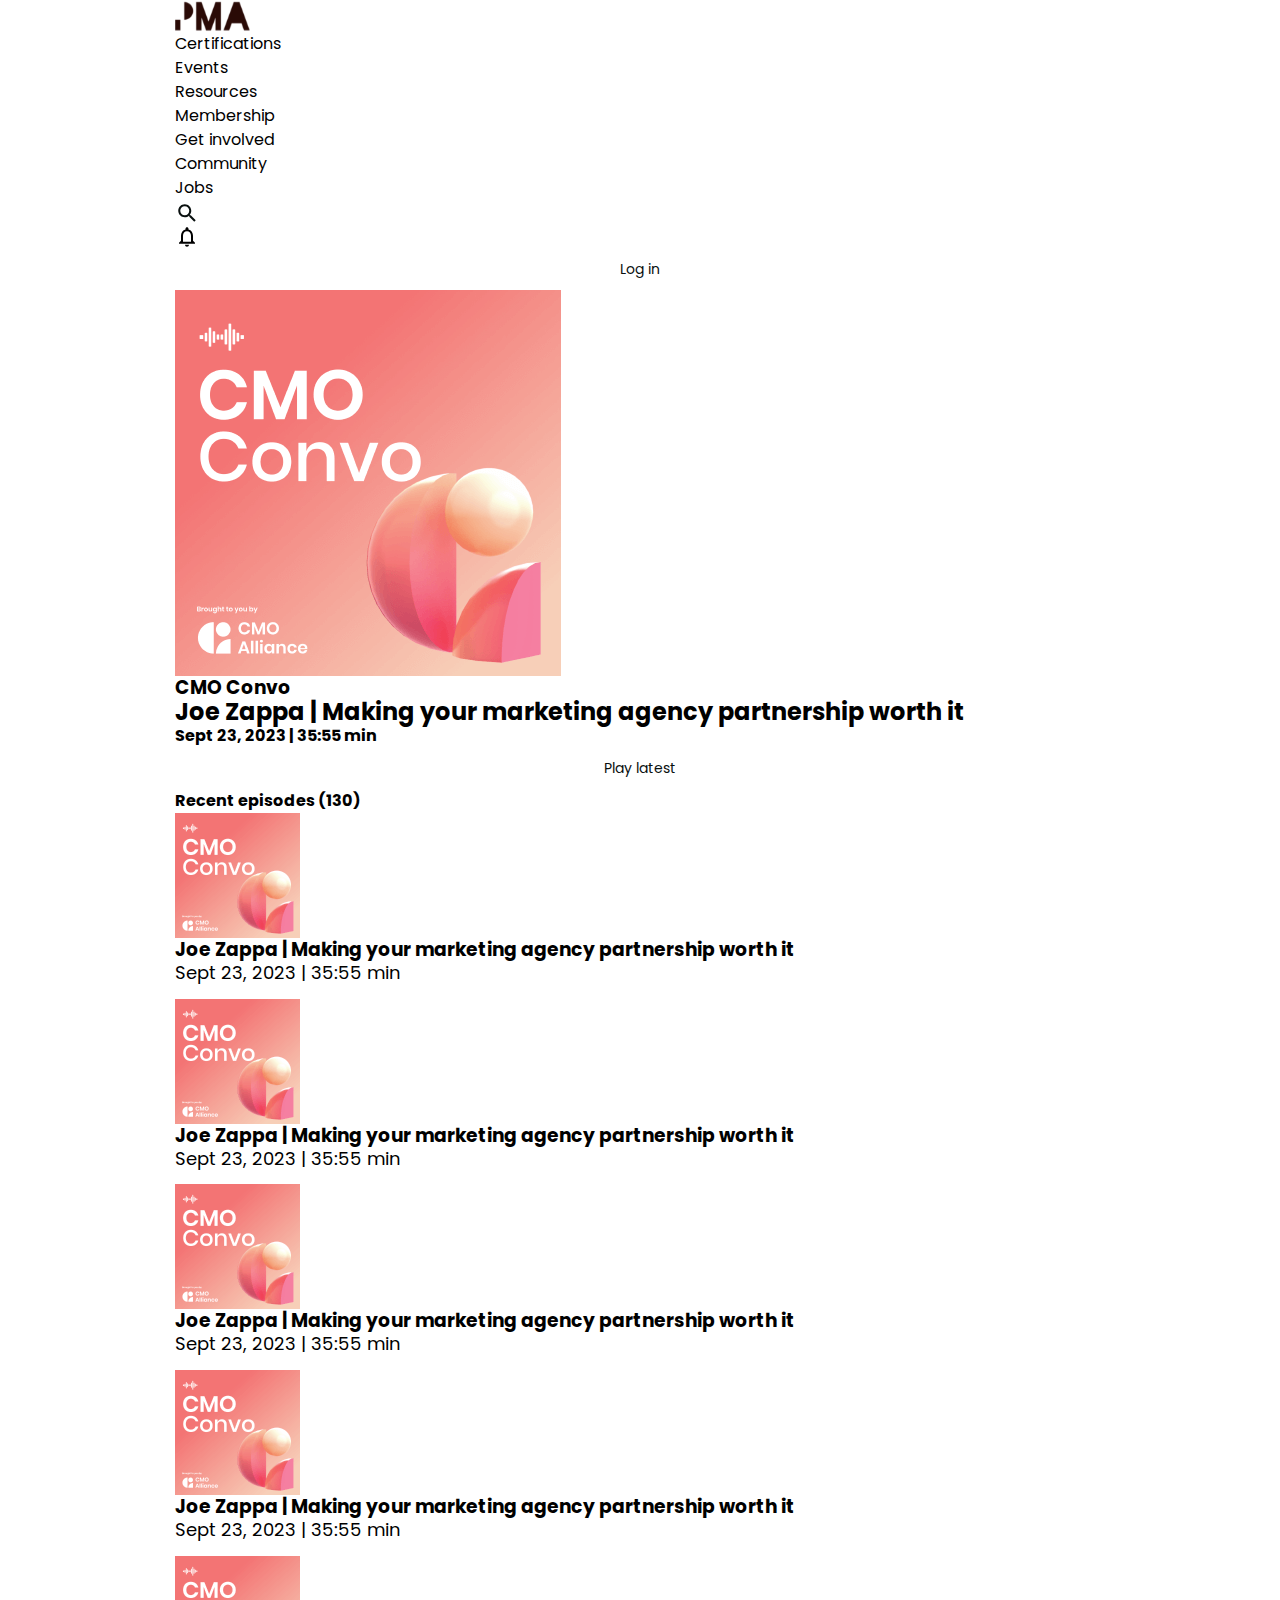
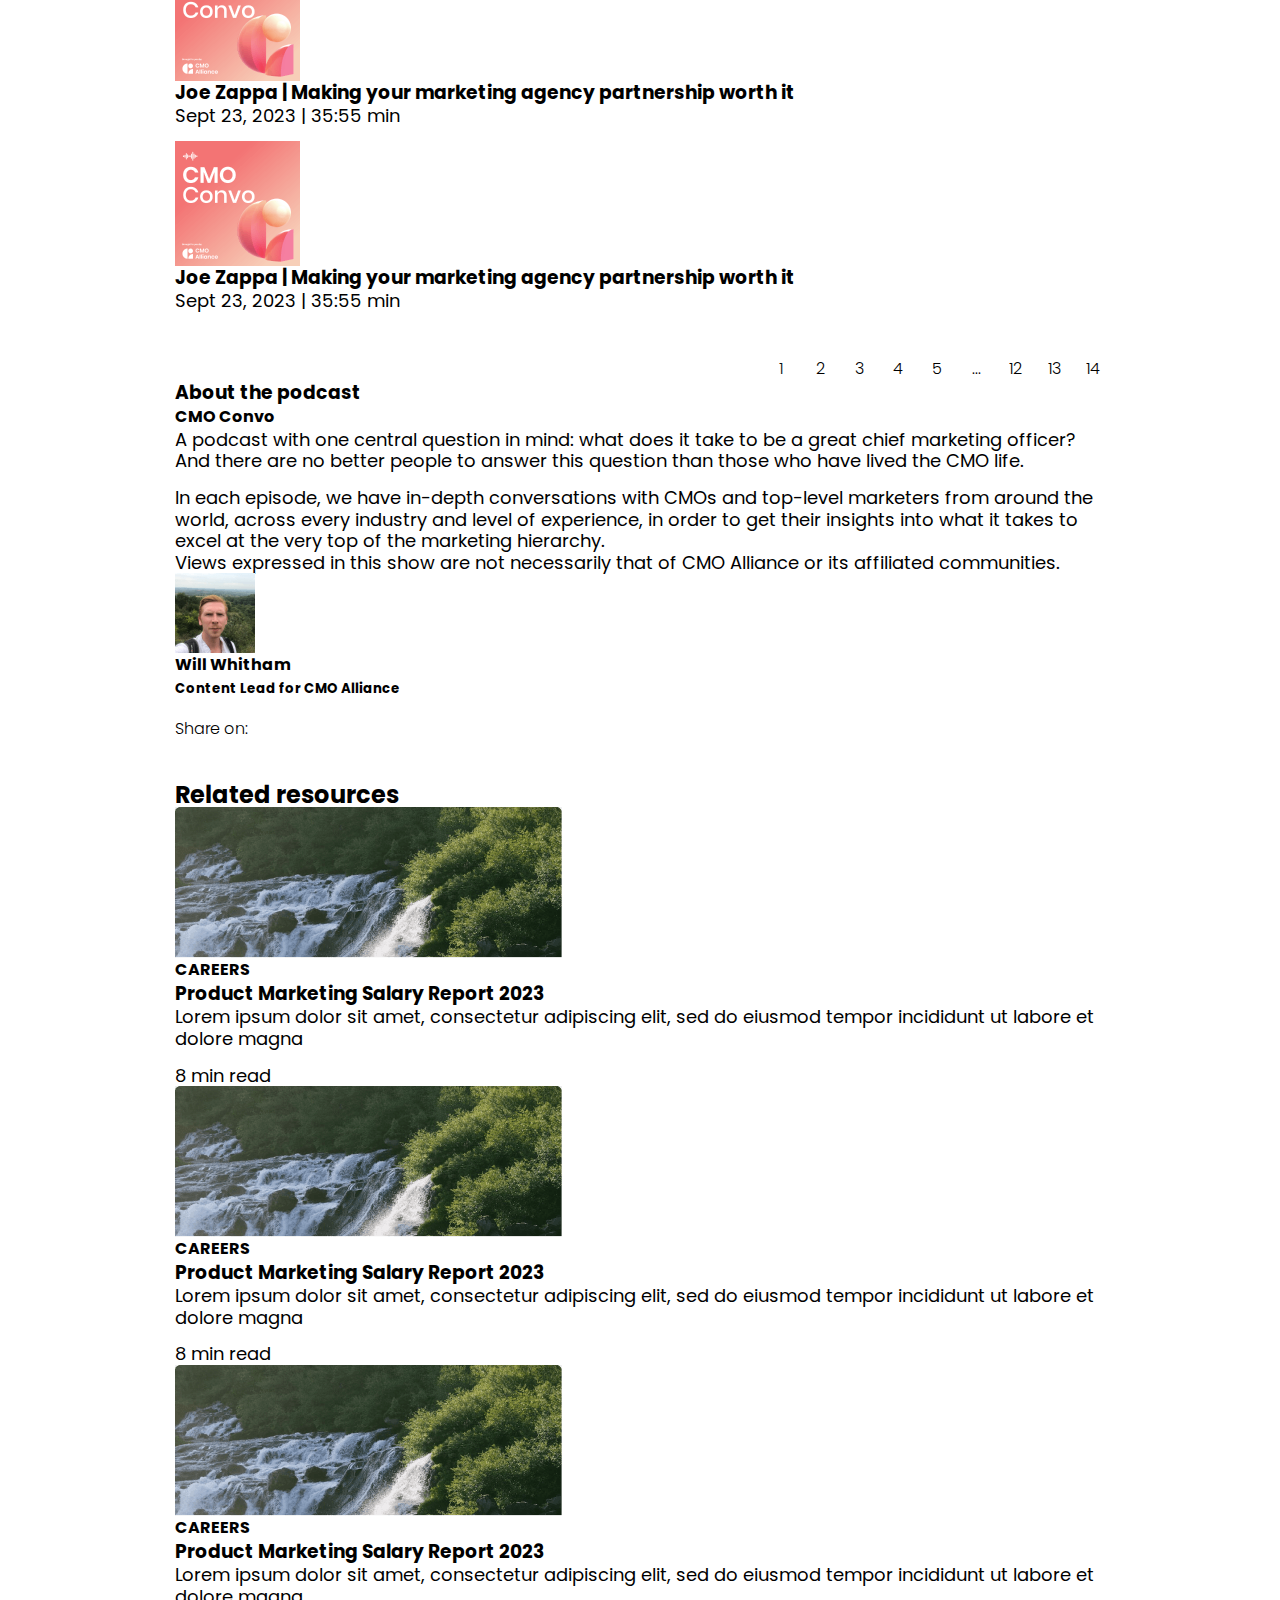
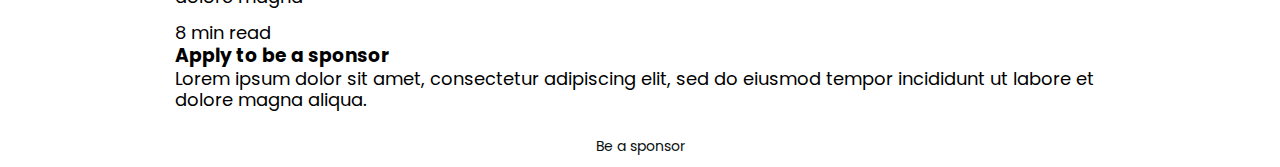
==== collection.html @ f8581c0b "c" ====
<!DOCTYPE html>
<html lang="en">
  <head>
    <meta charset="utf-8" />
    <title>The Alliance</title>
    <meta
      name="viewport"
      content="width=device-width, initial-scale=1, shrink-to-fit=no"
    />
    <meta name="description" content="Site description will be here" />
    <link
      href="https://kit-pro.fontawesome.com/releases/v5.15.2/css/pro.min.css"
      rel="stylesheet"
    />
    <link rel="stylesheet" href="css/default-edit.css" />
    <link rel="stylesheet" type="text/css" href="style.css" />
    <link rel="stylesheet" type="text/css" href="css/responsive.css" />
    <!--End ALL STYLESHEET -->
  </head>

  <body>
    <!-- main-wrap -->
    <div class="main-wrap">
      <!-- offcanvas-start -->
      <div class="offcanvas-menu">
        <div class="offmenu" id="menuParent">
          <a href="#" class="offcanvas-close"><i class="fal fa-times"></i></a>

          <ul class="mobile-menu">
            <li><a class="off-close" href="#">Brands</a></li>
            <li><a class="off-close" href="#">About</a></li>
            <li><a class="off-close" href="#">Membership</a></li>
            <li><a class="off-close" href="#">Courses</a></li>
            <li><a class="off-close" href="#">News</a></li>
            <li><a class="off-close" href="#">Podcasts</a></li>
            <li><a class="off-close" href="#">Partner</a></li>
          </ul>
        </div>
      </div>
      <div class="offcanvas-overlay"></div>
      <!-- offcanvas-start-end -->

      <!-- header-section -->
      <header class="b-header">
        <div class="b-header-in">
          <div class="container">
            <div class="b-header__inner">
              <a href="index.html" class="b-header-logo">
                <img src="images/collection/pma-logo.svg" alt="" />
              </a>
              <div class="b-header-right">
                <div class="b-main-menu">
                  <ul>
                    <li><a href="#">Certifications</a></li>
                    <li><a href="#">Events</a></li>
                    <li><a class="active" href="#">Resources</a></li>
                    <li><a href="#">Membership</a></li>
                    <li><a href="#">Get involved</a></li>
                    <li><a href="#">Community</a></li>
                    <li><a href="#">Jobs</a></li>
                  </ul>
                </div>
                <ul class="b-hi-menu">
                  <li>
                    <a href="#"
                      ><img src="images/collection/search.svg" alt=""
                    /></a>
                  </li>
                  <li>
                    <a href="#"
                      ><img src="images/collection/notifications.svg" alt=""
                    /></a>
                  </li>
                </ul>
                <div class="b-hr-btn default-button">Log in</div>
              </div>
              <a href="#" class="offmenu-open">
                <img src="images/home/hamburger.png" alt="" />
              </a>
            </div>
          </div>
        </div>
      </header>
      <!--End header-section -->

      <!-- main -->
      <main>
        <!-- podcast-b-section -->
        <section class="podcast-b-section">
          <div class="container">
            <div class="podcast-b-section__inner">
              <div class="podcast-b__tb">
                <a href="index.html" class="back">
                  <i class="far fa-arrow-left"></i>
                </a>
              </div>
              <div class="podcast-b__m-row">
                <div class="podcast-b__m-image">
                  <img
                    src="images/collection/podcast-m.png"
                    alt=""
                    class="img"
                  />
                </div>
                <div class="podcast-b__m-content">
                  <h3>CMO Convo</h3>
                  <h2>
                    Joe Zappa | Making your marketing agency partnership worth
                    it
                  </h2>
                  <h4>Sept 23, 2023 | 35:55 min</h4>
                  <a href="#" class="default-button default-button--pink">
                    <span class="txt">Play latest</span>
                    <div class="icon">
                      <i class="fab far fa-play-circle"></i>
                    </div>
                  </a>
                </div>
              </div>
            </div>
          </div>
        </section>
        <!-- podcast-b-section-end -->

        <!-- ria-section -->
        <section class="ria-section">
          <div class="container">
            <div class="ria-section__inner">
              <!-- ria-m-row -->
              <div class="ria-m-row">
                <div class="ria-m__m-side">
                  <!-- recent-options -->
                  <div class="recent-options-wrapper">
                    <div class="title">
                      <h4>Recent episodes (130)</h4>
                    </div>
                    <div class="recent-options">
                      <!-- recent-option -->
                      <div class="recent-option">
                        <div class="recent-option__img">
                          <img
                            src="images/collection/podcast-m-sm.png"
                            alt=""
                            class="img"
                          />
                        </div>
                        <div class="recent-option__content">
                          <h3>
                            Joe Zappa | Making your marketing agency partnership
                            worth it
                          </h3>
                          <div class="hb">
                            <p>Sept 23, 2023 | 35:55 min</p>
                            <a href="#" class="play"
                              ><i class="fab fa-play-circle"></i
                            ></a>
                          </div>
                        </div>
                      </div>
                      <!-- recent-option-end -->
                      <!-- recent-option -->
                      <div class="recent-option">
                        <div class="recent-option__img">
                          <img
                            src="images/collection/podcast-m-sm.png"
                            alt=""
                            class="img"
                          />
                        </div>
                        <div class="recent-option__content">
                          <h3>
                            Joe Zappa | Making your marketing agency partnership
                            worth it
                          </h3>
                          <div class="hb">
                            <p>Sept 23, 2023 | 35:55 min</p>
                            <a href="#" class="play"
                              ><i class="fab fa-play-circle"></i
                            ></a>
                          </div>
                        </div>
                      </div>
                      <!-- recent-option-end -->
                      <!-- recent-option -->
                      <div class="recent-option">
                        <div class="recent-option__img">
                          <img
                            src="images/collection/podcast-m-sm.png"
                            alt=""
                            class="img"
                          />
                        </div>
                        <div class="recent-option__content">
                          <h3>
                            Joe Zappa | Making your marketing agency partnership
                            worth it
                          </h3>
                          <div class="hb">
                            <p>Sept 23, 2023 | 35:55 min</p>
                            <a href="#" class="play"
                              ><i class="fab fa-play-circle"></i
                            ></a>
                          </div>
                        </div>
                      </div>
                      <!-- recent-option-end -->
                      <!-- recent-option -->
                      <div class="recent-option">
                        <div class="recent-option__img">
                          <img
                            src="images/collection/podcast-m-sm.png"
                            alt=""
                            class="img"
                          />
                        </div>
                        <div class="recent-option__content">
                          <h3>
                            Joe Zappa | Making your marketing agency partnership
                            worth it
                          </h3>
                          <div class="hb">
                            <p>Sept 23, 2023 | 35:55 min</p>
                            <a href="#" class="play"
                              ><i class="fab fa-play-circle"></i
                            ></a>
                          </div>
                        </div>
                      </div>
                      <!-- recent-option-end -->
                      <!-- recent-option -->
                      <div class="recent-option">
                        <div class="recent-option__img">
                          <img
                            src="images/collection/podcast-m-sm.png"
                            alt=""
                            class="img"
                          />
                        </div>
                        <div class="recent-option__content">
                          <h3>
                            Joe Zappa | Making your marketing agency partnership
                            worth it
                          </h3>
                          <div class="hb">
                            <p>Sept 23, 2023 | 35:55 min</p>
                            <a href="#" class="play"
                              ><i class="fab fa-play-circle"></i
                            ></a>
                          </div>
                        </div>
                      </div>
                      <!-- recent-option-end -->
                      <!-- recent-option -->
                      <div class="recent-option">
                        <div class="recent-option__img">
                          <img
                            src="images/collection/podcast-m-sm.png"
                            alt=""
                            class="img"
                          />
                        </div>
                        <div class="recent-option__content">
                          <h3>
                            Joe Zappa | Making your marketing agency partnership
                            worth it
                          </h3>
                          <div class="hb">
                            <p>Sept 23, 2023 | 35:55 min</p>
                            <a href="#" class="play"
                              ><i class="fab fa-play-circle"></i
                            ></a>
                          </div>
                        </div>
                      </div>
                      <!-- recent-option-end -->
                    </div>
                  </div>
                  <!-- recent-options-end -->

                  <!-- pagination -->
                  <div class="pagination">
                    <ul>
                      <li><a class="active" href="#">1</a></li>
                      <li><a href="#">2</a></li>
                      <li><a href="#">3</a></li>
                      <li><a href="#">4</a></li>
                      <li><a href="#">5</a></li>
                      <li><a href="#">...</a></li>
                      <li><a href="#">12</a></li>
                      <li><a href="#">13</a></li>
                      <li><a href="#">14</a></li>
                    </ul>
                  </div>
                  <!-- pagination-end -->
                </div>
                <div class="ria-m__s-side">
                  <div class="ria-m__about">
                    <div class="t-text">
                      <h3>About the podcast</h3>
                      <h4>CMO Convo</h4>
                      <p>
                        A podcast with one central question in mind: what does
                        it take to be a great chief marketing officer? And there
                        are no better people to answer this question than those
                        who have lived the CMO life.
                      </p>
                      <p>
                        In each episode, we have in-depth conversations with
                        CMOs and top-level marketers from around the world,
                        across every industry and level of experience, in order
                        to get their insights into what it takes to excel at the
                        very top of the marketing hierarchy. <br />
                        Views expressed in this show are not necessarily that of
                        CMO Alliance or its affiliated communities.
                      </p>
                    </div>
                    <div class="ria-m__about__auth">
                      <div class="image">
                        <img
                          src="images/collection/will-whitham.png"
                          alt=""
                          class="img"
                        />
                      </div>
                      <div class="text">
                        <h4>Will Whitham</h4>
                        <h5>Content Lead for CMO Alliance</h5>
                      </div>
                    </div>
                    <div class="h-share">
                      <h4>Share on:</h4>
                      <ul class="h-share-ul">
                        <li>
                          <a href=""><i class="fab fa-linkedin-in"></i></a>
                        </li>
                        <li>
                          <a href=""><i class="fab fa-twitter"></i></a>
                        </li>
                        <li>
                          <a href=""><i class="fab fa-facebook-f"></i></a>
                        </li>
                        <li>
                          <a href=""><i class="fab fa-instagram"></i></a>
                        </li>
                      </ul>
                    </div>
                  </div>
                </div>
              </div>
              <!-- ria-m-row-end -->
            </div>
          </div>
        </section>
        <!-- ria-section-end -->

        <!-- resources-section -->
        <section class="resources-section">
          <div class="container">
            <div class="resources-section__inner">
              <div class="resources__title">
                <h2>Related resources</h2>
              </div>

              <div class="resources__card__row">
                <!-- resource-card -->
                <div class="resource-card">
                  <div class="image">
                    <img
                      src="images/collection/resource-image-1.png"
                      alt=""
                      class="img"
                    />
                  </div>
                  <div class="content">
                    <h4>CAREERS</h4>
                    <h3>Product Marketing Salary Report 2023</h3>
                    <p>
                      Lorem ipsum dolor sit amet, consectetur adipiscing elit,
                      sed do eiusmod tempor incididunt ut labore et dolore magna
                    </p>
                    <div class="hb">
                      <div class="s-img"></div>
                      <p>8 min read</p>
                    </div>
                  </div>
                </div>
                <!-- resource-card-end -->
                <!-- resource-card -->
                <div class="resource-card">
                  <div class="image">
                    <img
                      src="images/collection/resource-image-1.png"
                      alt=""
                      class="img"
                    />
                  </div>
                  <div class="content">
                    <h4>CAREERS</h4>
                    <h3>Product Marketing Salary Report 2023</h3>
                    <p>
                      Lorem ipsum dolor sit amet, consectetur adipiscing elit,
                      sed do eiusmod tempor incididunt ut labore et dolore magna
                    </p>
                    <div class="hb">
                      <div class="s-img"></div>
                      <p>8 min read</p>
                    </div>
                  </div>
                </div>
                <!-- resource-card-end -->
                <!-- resource-card -->
                <div class="resource-card">
                  <div class="image">
                    <img
                      src="images/collection/resource-image-1.png"
                      alt=""
                      class="img"
                    />
                  </div>
                  <div class="content">
                    <h4>CAREERS</h4>
                    <h3>Product Marketing Salary Report 2023</h3>
                    <p>
                      Lorem ipsum dolor sit amet, consectetur adipiscing elit,
                      sed do eiusmod tempor incididunt ut labore et dolore magna
                    </p>
                    <div class="hb">
                      <div class="s-img"></div>
                      <p>8 min read</p>
                    </div>
                  </div>
                </div>
                <!-- resource-card-end -->
              </div>
            </div>
          </div>
        </section>
        <!-- resources-section-end -->

        <!-- apply-section -->
        <section class="apply-section">
          <div class="container">
            <div class="apply-section__inner">
              <div class="apply__content">
                <h3>Apply to be a sponsor</h3>
                <p>
                  Lorem ipsum dolor sit amet, consectetur adipiscing elit, sed
                  do eiusmod tempor incididunt ut labore et dolore magna aliqua.
                </p>
                <a href="#" class="default-button button">Be a sponsor</a>
              </div>
            </div>
          </div>
        </section>
        <!-- apply-section-end -->
      </main>
      <!-- main end -->

      <!-- footer-section -->
      <footer class="b-footer">
        <div class="container">
          <div class="b-footer__inner">
            <div class="b-footer-top__area">
              <div class="b-footer__top__top"></div>
              <div class="b-footer__top__bottom"></div>
            </div>

            <div class="b-footer-bottom__area">
              <div class="b-footer__bottom__top"></div>
              <div class="b-footer__bottom__bottom"></div>
            </div>
          </div>
        </div>
      </footer>
      <!--End footer-section -->
    </div>
    <!-- main-wrap -->

    <!-- js -->
    <script src="js/main.js"></script>
    <!-- End All Js -->
  </body>
</html>
---- css/default-edit.css ----
/* ---buttons--- */
.default-button {
    padding: 5px 17px;
    min-height: 41px;
    border-radius: 5px;
    display: flex;
    align-items: center;
    justify-content: center;
    text-align: center;
    background: #fff;
    color: #09100F;
    font-size: 14px;
    font-style: normal;
    font-weight: 400;
    line-height: 17px; /* 121.429% */
    transition: 0.3s;
    border: 1px solid transparent;
}
.default-button:hover {
    color: #fff;
    background: var(--theme__color2);
    border-color: transparent;
}

.default-button--bordered {
    border-color: #fff;
    color: #fff;
    background: transparent;
}
/* ---buttons---end */

/* -checkbox-model- */
.checkbox-model {
    appearance: none;
    -moz-appearance: none;
    -webkit-appearance: none;
    height: 16px;
    width: 16px;
    border-radius: 5px;
    font-size: 12px;
    flex-shrink: 0;
    position: relative;
    cursor: pointer;
  }
  .checkbox-model::before {
    content: '';
    height: 100%;
    width: 100%;
    border: 1px solid #fff;
    position: absolute;
    top: 0;
    left: 0;
    height: 100%;
    width: 100%;
    display: flex;
    border-radius: inherit;
  }
  .checkbox-model::after {
    content: '\f00c';
    font-family: "Font Awesome 5 Pro";
    height: 100%;
    width: 100%;
    position: absolute;
    background: #fff;
    top: 0;
    left: 0;
    height: 100%;
    width: 100%;
    display: flex;
    align-items: center;
    justify-content: center;
    color: #09100F;
    font-size:inherit;
    border-radius: inherit;
    opacity: 0;
    transition: 0.3s;
  }
  .checkbox-model:checked::after {
    opacity: 1;
  }

/* small-tools */
.underline {
    text-decoration: underline !important;
}
.h-initial {
    height: initial !important;
}
.space-nowrap {
    white-space: nowrap;
}
.hidden-scroll {
    overflow-y: auto !important;
    -ms-overflow-style: none !important;  /* IE and Edge */
    scrollbar-width: none !important;  /* Firefox */
}
.hidden-scroll::-webkit-scrollbar {
    display: none !important;
}
.pseudo-before-none::before {
    display: none !important;
}
.pseudo-after-none::after {
    display: none !important;
}
.pseudo-none::before,
.pseudo-none::after {
    display: none !important;
}



.flip {
    transform: rotateY(180deg);
}
.flip-x {
    transform: rotateX(180deg);
}
.rotate1_8 {
    transform: rotate(45deg) !important;
}
.rotate2_8 {
    transform: rotate(90deg) !important;
}
.rotate3_8 {
    transform: rotate(135deg) !important;
}
.rotate4_8 {
    transform: rotate(180deg) !important;
}
.rotate5_8 {
    transform: rotate(225deg) !important;
}
.rotate6_8 {
    transform: rotate(270deg) !important;
}
.rotate7_8 {
    transform: rotate(315deg) !important;
}
.rotate8_8 {
    transform: rotate(360deg) !important;
}


/* bg */
.bg-theme1 {
    background: var(--theme__color1) !important;
}
.bg-theme2 {
    background: var(--theme__color2) !important;
}
.bg-theme3 {
    background: var(--theme__color3) !important;
}
.bg-theme4 {
    background: var(--theme__color4) !important;
}

/* hover--bg */
.hover-bg-theme1:hover {
    background: var(--theme__color1) !important;
}
.hover-bg-theme2:hover {
    background: var(--theme__color2) !important;
}
.hover-bg-theme3:hover {
    background: var(--theme__color3) !important;
}
.hover-bg-theme4:hover {
    background: var(--theme__color4) !important;
}


/* fonts */
.font1 {
    font-family: var(--font1);
}
.font2 {
    font-family: var(--font2);
}
.font3 {
    font-family: var(--font3);
}
.font4 {
    font-family: var(--font4);
}


/* text-color */
.color-white {
    color: #fff !important;
}
.color-text {
    color: var(--text__color1) !important;
}
.color-theme1 {
    color: var(--theme__color1) !important;
}
.color-theme2 {
    color: var(--theme__color2) !important;
}
.color-theme3 {
    color: var(--theme__color3) !important;
}
.color-theme4 {
    color: var(--theme__color4) !important;
}


/* text-align */
.text-left {
    text-align: left !important;
}
.text-right {
    text-align: right !important;
}
.text-center {
    text-align: center !important;
}
.text-justified {
    text-align: justify !important;
}


/* font-weights */
.fw-300 {
    font-weight: 300 !important;
}
.fw-400 {
    font-weight: 400 !important;
}
.fw-500 {
    font-weight: 500 !important;
}
.fw-600{
    font-weight: 600!important;
}
.fw-700 {
    font-weight: 700 !important;
}
.fw-800{
    font-weight: 800!important;
}



/* nice-select-edit */
.nice-select {
    height: initial;
    min-height: initial;
    line-height: 1;
    padding: 0 20px 0 0;
    float: none;
    display: inline-block;
    border: none;
}
.nice-select:after {
    margin-top: -2px;
}
.nice-select .list .option,
.nice-select.open .list .option {
    font-size: 16px;
    line-height: initial;
    min-height: initial;
    padding: 13px 15px;
    min-width: 50px;
}
.nice-select .option.selected {
    font-weight: inherit;
}
.nice-select .list {
    border-radius: 2px;
    min-width: 100%;
}

@media (max-width: 767px) {
    .nice-select .list .option,
    .nice-select.open .list .option {
        font-size: 16px;
        line-height: initial;
        min-height: initial;
        padding: 8px 12px;
        min-width: 50px;
    } 
}





/* important */
#scrollUp {
    background-image: url("../images/base/top.png");
    bottom: 20px;
    right: 20px;
    width: 38px;    /* Width of image */
    height: 38px;   /* Height of image */
    color: transparent;
}
---- style.css ----
/*-----------------------------------=========Main-Style-Sheet=========----------------------------------------*/


@import url('https://fonts.googleapis.com/css2?family=Poppins:wght@300;400;500;600;700;800&display=swap');
:root {
  --theme__color1: #4F36D6;
  --theme__color2: #FFA274;
  --theme__color3: #FF5C4D;
  --poppins: 'Poppins', sans-serif;
}
*,::before,::after {
  box-sizing: border-box;
  margin: 0;
  padding: 0;
}
body {
  font-size: 16px;
  line-height: 150%;
  background-color: #fff;
  overflow-x: hidden;
  word-wrap: break-word;
  word-break: normal;
  font-weight: 400;
  -webkit-font-smoothing: antialiased;
  font-family: var(--poppins);
}
a, a:active, a:focus, a:active, a:hover {
  text-decoration:none !important;
  color: inherit;
}
input{
  -ms-box-sizing: border-box;
  box-sizing: border-box;
}
a:hover,
a:focus,
input:focus,
input:hover,
select:focus,
select:hover,
select:active,
textarea:focus,
textarea:hover,
button:focus {
  outline: none;
}
::placeholder {
  opacity: 1;
}
:focus::placeholder {
  opacity: 0;
}
table {
  border-collapse: separate;
  border-spacing: 0;
  table-layout: fixed; /* Prevents HTML tables from becoming too wide */
  width: 100%;
}
img {
  -ms-interpolation-mode: bicubic;
  border: 0;
  height: auto;
  max-width: 100%;
  vertical-align: middle;
}
iframe {
  width: 100%;
}
h1, h2, h3, h4, h5, h6,
.h1, .h2, .h3, .h4, .h5, .h6{
  font-weight: 700;
}
ul{
    margin: 0;
    padding: 0;
    list-style: none;
}
p{
  font-size: 18px;
  line-height: 1.2;
  margin-bottom: 15px;
}
p:last-child{
  margin: 0;
}
.main-wrap {
  width: 100%;
  overflow: hidden;
}
.container {
  padding: 0 15px;
  margin: 0 auto;
  width: 100%;
}
@media (max-width: 575px) {
  .container {
    max-width: 100%;
  }
}
@media (max-width: 767px) and (min-width: 576px) {
  .container {
    max-width: 540px;
  }
}
@media (max-width: 991px) and (min-width: 768px) {
  .container {
    max-width: 720px;
  }
}
@media (max-width: 1299px) and (min-width: 992px) {
  .container {
    max-width: 960px;
  }
}
@media (min-width: 1300px) {
  .container {
    max-width: 1222px;
  }
}




/* header */
.a-header {
  position: relative;
  top: 0;
  left: 0;
  width: 100%;
}
.a-header-in {
  padding: 30px 0;
  z-index: 100;
  background: var(--theme__color1);
  color: #fff;
}
.a-header__inner {
  display: flex;
  justify-content: space-between;
  align-items: center;
}
.a-header-logo {
  display: block;
  width: 259px;
}
.a-header-logo img {

}
.a-header-logo .mobile-img {
  display: none;
}

.offmenu-open {
  display: none;
}

.a-header-right {
  margin: 0 auto;
}
.a-main-menu {

}
.a-main-menu ul {
  gap: 23px;
  display: flex;
}
.a-main-menu ul li {

}
.a-main-menu ul li a {
  font-size: 16px;
  padding: 5px 8px;
  border-radius: 5px;
  font-style: normal;
  font-weight: 600;
  line-height: 150%; /*  */
  display: flex;
  transition: 0.3s;
}
.a-main-menu ul li a:hover {
  background: #7958DE;
}
/* header-end */

/* ---offcanvas-css--- */
.offcanvas-open {
  font-size: 22px;
  transition: 0.3s;
}
.offcanvas-open:hover {
  color: var(--theme__color1);
}
.offcanvas-close {
  color: var(--theme__color1);
  position: absolute;
  transition: 0.3s;
  right: 15px;
  top: 15px;
  font-size: 22px;
  line-height: 1;
}
.offcanvas-close:hover {
  color: #97A3AE;
}
.offcanvas-menu {
  position: fixed;
  height: 100%;
  width: 100%;
  top: 0;
  left: 0;
  z-index: 1000;
  transform: translateX(-105%);
  transition: 0.3s;
}
.offcanvas-menu.active {
  transform: translate(0);
}
.offcanvas-menu .offmenu {
  max-width: 250px;
  min-width: 200px;
  z-index: 5;
  position: relative;
  background: #fff;
  height: 100%;
  padding: 50px 20px 40px;
  overflow: auto;
  -ms-overflow-style: none;  /* IE and Edge */
  scrollbar-width: none;  /* Firefox */
}
.offcanvas-menu .offmenu :-webkit-scrollbar {
  display: none;
}
.offcanvas-menu ul li a {
  display: block;
  text-align: center;
  font-size: 15px;
  color: var(--theme__color1);
  padding: 8px;
}
.dropdown-menu-custom ul {
  background: #fff;
  padding: 20px 0;
}
.dropdown-menu-custom ul li a {
  color: #97A3AE;
}
.offcanvas-overlay {
  position: fixed;
  top: 0;
  left: 0;
  height: 100%;
  width: 100%;
  background: rgba(0, 0, 0, 0.178);
  z-index: 2;
  transform: 0;
  z-index: 900;
  opacity: 0;
  visibility: hidden;
  transition: 0.3s;
}
.offcanvas-overlay.active {
  opacity: 1;
  visibility: visible;
}
/* ---offcanvas-css-end---*/


/* ---hero-section--- */
.hero-section {
  padding: 80px 0;
  background: linear-gradient(93deg, #4F36D6 -7.61%, #0F0256 109.14%);
  color: #fff;
}
.hero-section__inner {

}

.hero__row {
  display: flex;
  align-items: center;
}
.hero__content {

}
.hero__content .h1 {
  font-size: 96px;
  margin-bottom: 23px;
  font-style: normal;
  font-weight: 600;
  line-height: 91.667%; /*  */
  letter-spacing: -1.5px;
  position: relative;
}
.hero__content .h1 .h1-shape {
  width: 204px;
  position: absolute;
  top: -50px;
  right: 100px;
}
.hero__content h3 {
  font-size: 24px;
  font-style: normal;
  font-weight: 600;
  line-height: 116.667%; /*  */
  letter-spacing: -0.48px;
}
.h-share {
  margin-top: 16px;
}
.h-share h4 {
  font-size: 16px;
  margin-bottom: 10px;
  font-style: normal;
  font-weight: 300;
  line-height: 150%; /*  */
}
.h-share ul {
  display: flex;
  gap: 15px;
}
.h-share ul li {

}
.h-share ul li a {
  height: 32px;
  width: 32px;
  padding: 1px 0 0;
  font-size: 18px;
  display: flex;
  align-items: center;
  justify-content: center;
  text-align: center;
  border-radius: 5px;
  background: #fff;
  color: #4D1FBC;
  transition: 0.3s;
}
.h-share ul li a:hover {
  color: #fff;
  background: var(--theme__color3);
}

.hero__image {
	flex-shrink: 0;
	width: 42.6%;
	margin-right: -14%;
	margin-left: 3.3%;
}
.hero__image .img {

}
/* ---hero-section---end */



/* ---case-section--- */
.case-section {
  padding: 80px 0;
  background: #09100F;
  color: #fff;
}
.case-section__inner {

}

.case__filter {
  margin-bottom: 25px;
  border-bottom: 1px solid #fff;
  position: relative;
}
.case__filter__title {
  padding: 22px 0;
  display: flex;
  align-items: center;
  justify-content: space-between;
  position: relative;
}
.case__filter__title h4 {
  font-size: 16px;
  font-style: normal;
  font-weight: 300;
  line-height: 150%;
  display: flex;
  align-items: center;
  gap: 12px;
}
.case__filter__title h4 i {
  font-size: 18px;
}
.case__filter__active-options {
  gap: 16px;
  padding: 0 0 24px;
  display: flex;
  flex-wrap: wrap;

}
.filter-active-option {
  min-height: 41px;
  padding: 5px 18px;
  font-size: 14px;
  gap: 10px;
  border-radius: 50px;
  border: 1px solid #C5D2D9;
  font-style: normal;
  font-weight: 400;
  line-height: 17px; /* 121.429% */
  display: flex;
  color: #C5D2D9;
  display: flex;
  align-items: center;
  justify-content: center;
  text-align: center;
}
.filter-active-option a {
  transition: 0.3s;
}
.filter-active-option a:hover {
  color: var(--theme__color3);
}
.case-filter__panel {
  padding: 24px 0;
  position: absolute;
  top: calc(100% + 1px);
  left: 0;
  width: calc(25% - 12px);
  background: #0A100F;
  border-right: 1px solid #fff;
}
.case-panel__clear-all {
  font-size: 16px;
  gap: 16px;
  margin-bottom: 35px;
  display: flex;
  align-items: center;
  font-style: normal;
  font-weight: 300;
}
.case-panel__clear-all i {
  font-size: 20px;
}
.case-filter-option-group__out {
  margin-bottom: 35px;
}
.case-filter-option-group__out h4 {
  font-size: 16px;
  margin-bottom: 17px;
  font-style: normal;
  font-weight: 300;
}
.case-filter-options__wrap {
  gap: 19px;
  display: flex;
  flex-direction: column;
}
.case-filter-label {
  gap: 16px;
  display: flex;
  align-items: center;
}
.case-filter-label .checkbox {

}
.case-filter-label .txt {
  font-size: 16px;
  font-style: normal;
  font-weight: 300;
}



.case-filter-mobile {
  display: none;
  flex-wrap: wrap;
}
.case-filter-mobile__title {
  display: flex;
  justify-content: space-between;
  align-items: center;
  width: 100%;
  padding: 0 0 24px;
}
.case-filter-mobile__button {
  position: relative;
}
.case-filter-mobile__button .a {
  padding: 12px 18px;
  gap: 8px;
  border-radius: 5px;
  border: 1px solid #fff;
  display: flex;
  align-items: center;
  font-size: 14px;
  font-style: normal;
  font-weight: 400;
  line-height: 17px; /* 121.429% */
}
.case-filter-mobile__button .a i {

}

.case-mobile-activated-toggler {
  font-size: 14px;
  font-style: normal;
  font-weight: 400;
  line-height: 17px; /* 121.429% */
  display: flex;
  align-items: center;
  gap: 12px;
}
.case-mobile-activated-toggler i {
  font-size: 20px;
}



.case__group {
  margin-bottom: 30px;
}
.case__group__title {
  margin-bottom: 22px;
}
.case__group__title h4 {
  font-size: 24px;
  font-style: normal;
  font-weight: 600;
  line-height: 116.667%; /*  */
  letter-spacing: -0.48px;
}
.case__group__body {

}

.product-slider {

}
.product-slide {

}
.product-slide_product {
  border-radius: 12px;
  display: flex;
  background: #171E1D;
  box-shadow: 0px 4px 10px 0px rgba(0, 0, 0, 0.10);
  align-items: center;
}
.product-slide_product__image {
	width: 40.8%;
  border-top-left-radius: inherit;
  border-bottom-left-radius: inherit;
  align-self: stretch;
}
.product-slide_product__image .img {
  height: 100%;
  width: 100%;
  object-fit: cover;
  object-position: center;
  border-radius: inherit;
}
.product-slide_product__content {
	padding: 30px 24px;
}
.product-slide_product__content .prd-tag {
  margin-bottom: 11px;
}
.prd-tag {
  padding: 8px;
  font-size: 14px;
  font-style: normal;
  font-weight: 400;
  line-height: 121.429%; /*  */
  border: 1px solid var(--theme__color2);
  display: inline-flex;
  align-items: center;
  justify-content: center;
  text-align: center;
  border-radius: 50px;
  color: var(--theme__color2);
}
.prd-tag--r {
  border-color: var(--theme__color3);
  color: var(--theme__color3);
}
.product-slide_product__content h4 {
  font-size: 16px;
  margin-bottom: 9px;
  font-style: normal;
  font-weight: 500;
  line-height: 150%; /* 150% */
}
.product-slide_product__content h3 {
  font-size: 20px;
  margin-bottom: 12px;
  font-style: normal;
  font-weight: 500;
  line-height: 150%; /* 150% */
  letter-spacing: -0.7px;
}
.product-slide_product__content p {
  font-size: 16px;
  font-style: normal;
  font-weight: 300;
  line-height: 150%; /* 150% */
  color: #C5D2D9;
}

.product__case {
  grid-gap: 16px;
  grid-template-columns: repeat(4,1fr);
  display: grid;
  margin: -8px 0;
}
.product__case__column {
  padding: 8px 0;
  display: flex;
  flex-direction: column;
}
.product-sq {
  border-radius: 12px;
  background: #171E1D;
  box-shadow: 0px 4px 10px 0px rgba(0, 0, 0, 0.10);
  flex-grow: 1;
}
.product-sq__image {
  width: 100%;
  border-top-left-radius: inherit;
  border-top-right-radius: inherit;
}
.product-sq__image .img {
  width: 100%;
  border-radius: inherit;
}
.product-sq__content {
  padding: 24px 16px 27px;
}
.product-sq__content .prd-tag {
  margin-bottom: 12px;
}
.product-sq__content h3 {
  font-size: 20px;
  font-style: normal;
  font-weight: 500;
  line-height: 150%; /*  */
  letter-spacing: -0.7px;
}
/* ---case-section---end */



/* ---pagination--- */
.pagination {
  margin-top: 45px;
  gap: 35px;
  display: flex;
  align-items: center;
  justify-content: flex-end;
}
.pagination .act-button {
  font-size: 14px;
  gap: 9px;
  font-style: normal;
  font-weight: 400;
  line-height: 121.429%; /*  */
  display: flex;
  justify-content: center;
  align-items: center;
  text-align: center;
  transition: 0.3s;
}
.pagination .act-button:hover {
  color: var(--theme__color2);
}
.pagination .act-button i {
  font-size: 16px;
}
.pagination ul {
  display: flex;
  align-items: center;
  gap: 15px;
}
.pagination ul li {

}
.pagination ul li a {
  height: 24px;
  width: 24px;
  border-radius: 5px;
  font-size: 16px;
  font-style: normal;
  font-weight: 300;
  line-height: 150%; /*  */
  display: flex;
  align-items: center;
  justify-content: center;
  text-align: center;
  transition: 0.3s;
}
.pagination ul li a.active {
  background: #fff;
  color: #09100F;
}
.pagination ul li a:hover {
  background: #fff;
  color: #09100F;
}
.pagination ul li a:hover {

}

.pagination .in-select__out {
  display: none;
  position: relative;
}
.pagination .in-select__out::after {
  content: '';
  height: 8px;
  width: 8px;
  border-bottom: 1px solid #fff;
  border-left: 1px solid #fff;
  display: block;
  position: absolute;
  top: 14px;
  right: 15px;
  transform: rotate(-45deg);
}
.pagination .in-select {
  font-size: 14px;
  padding: 11px 18px;
  padding-right: 25px;
  border-radius: 5px;
  font-style: normal;
  font-weight: 400;
  line-height: 121.429%; /*  */
  border: 1px solid #fff;
  color: #fff;
  background: transparent;
  appearance: none;
}
.pagination .in-select option {
  background: #fff;
  color: #000;
}
/* ---pagination---end */



/* ---hp-section--- */
.hp-section {
  background: linear-gradient(98deg, #5036D5 9.74%, #1B1051 88.96%);
  color: #fff;
}
.hp-section__inner {

}

.hp__row {
  display: flex;
  align-items: center;
}
.hp_content_side {
  padding-right: 8%;
  flex-grow: 1;
}
.hp_content_side .t-shape {
  width: 100px;
  margin-bottom: 35px;
}
.hp_content_side .t-shape .img {

}
.hp_content_side h3 {
  font-size: 48px;
  margin-bottom: 30px;
  font-style: normal;
  font-weight: 500;
  line-height: 112.5%; /*  */
  letter-spacing: -1.44px;
}
.hp_content_side p {
  font-size: 16px;
  font-style: normal;
  font-weight: 300;
  line-height: 150%;
}
.hp_content_side .bottom-buttons {
  margin-top: 33px;
  gap: 14px;
  display: flex;
}
.hp_content_side .bottom-buttons .button {

}

.hp_image_side {
  margin-top: 35px;
	width: 57.3%;
  margin-right: -10%;
	flex-shrink: 0;
}
.hp_image_side .img {

}
/* ---hp-section---end */


/* ---a-footer-section--- */
.a-footer {
  background: #303030;
  color: #fff;
}
.a-footer-top {
  padding: 50px 0 90px;
}
.a-footer-top__row {
  display: flex;
}
.a-f-t-l-column {
  width: 20%;
}
.a-f-t-l-column p {
  color: #ACACAC;
  font-size: 14.6px;
}
.a-footer-logo {
  width: 138px;
  margin-bottom: 15px;
  display: block;
}
.a-footer-logo img {

}
.a-f-t-m-column {
  width: 20%;
  padding-right: 50px;
}
.footer-menu {

}
.footer-menu h4 {
  font-size: 19px;
  margin-bottom: 22px;
}
.footer-menu ul {
  display: flex;
  flex-direction: column;
  gap: 14px;
}
.footer-menu ul li {

}
.footer-menu ul li a {
  font-size: 15px;
  line-height: 135%;
  display: flex;
  color: #FBFBFB;
  transition: 0.3s;
}
.footer-menu ul li a:hover {
  color: var(--theme__color1);
}

.afs-menu {
  margin-top: 50px;
  padding-left: 15px;
}
.afs-menu ul {
  gap: 6px;
  display: flex;
}
.afs-menu ul li {

}
.afs-menu ul li a {
  transition: 0.3s;
}
.afs-menu ul li a:hover {
  opacity: 0.7;
}

.a-footer__bottom {
  padding: 44px 0 10px;
  gap: 17px;
  border-top: 1px solid #DADDE5;
  display: flex;
  align-items: center;
  justify-content: center;
}
.a-f-a {
  font-size: 13px;
  transform: 0.3s;
  color: #A3A3A3;
  transition: 0.3s;
}
.a-f-a:hover {
  color: var(--theme__color1);
}
/* ---a-footer-section---end */
---- css/responsive.css ----
@media (max-width: 1299px) {
    .a-header-logo {
        width: 200px;
    }

    .hero__content .h1 {
        font-size: 70px;
    }
    .a-main-menu ul {
        gap: 12px;
    }

    .product__case {
        grid-template-columns: repeat(3,1fr);
    } 
    .product-slide_product__image {
        width: 52%;
    }

    .hp_content_side .t-shape {
        margin-bottom: 15px;
    }    
    .hp_content_side h3 {
        margin-bottom: 18px;
    }

    .a-f-t-m-column {
        padding-right: 20px;
    }

    .case-filter__panel {
        width: calc(33% - 6px);
    }
}


@media (max-width: 991px) {
    .a-header-in {
        background: #fff;
    }
    .a-header-right {
        display: none;
    }
    .a-header-logo {
        width: 75px;
    }
    .a-header-logo .desktop-img {
        display: none;
    }
    .a-header-logo .mobile-img {
        display: block;
    }
    .offmenu-open {
        display: block;
    }


    .hero__image {
        display: none;
    }
    
    .product__case {
        grid-template-columns: repeat(2,1fr);
    }

    .product-slide_product {
        flex-wrap: wrap;
    }
    .product-slide_product__image {
        width: 100%;
    }
    .product-slide_product__image {
        border-top-right-radius: inherit;
    }
    .product-slide_product__image {
        border-bottom-left-radius: 0;
    }

    .pagination ul {
        display: none;
    }
    .pagination .in-select__out {
        display: block;
    }
    .pagination {
        justify-content: center;
    }
    

    .hp__row {
        flex-wrap: wrap;
    }
    .hp_content_side {
        padding-right: 0%;
        padding: 40px 0 0;
    }
    .hp_image_side {
        width: 100%;
        margin-right: 0;
    }


    .a-footer-top__row {
        flex-wrap: wrap;
    }
    .a-f-t-l-column {
        
        width: 100%;
    }
    .a-f-t-m-column {
        margin-top: 40px;
        width: 50%;
    }

    .case-filter__panel {
        width: calc(50% - 8px);
    }
}


@media (max-width: 768px) {
    .a-header-in {
        padding: 21px 0;
    }
    .hero__content .h1 {
        font-size: 64px;
        font-weight: 500;
        line-height: 100%;
    }
    .hero__content .h1 .h1-shape {
        width: 139px;
        top: -2px;
        right: 15px;
    }
    .hero-section {
        padding: 55px 0;
    }
    .case-filter-mobile {
        display: flex;
    }


    .case__filter {
        display: none;
    }
    

    .case-section {
        padding: 50px 0;
    }
    .product-slide_product__content {
        padding: 22px 16px;
    }
    .product__case {
        grid-template-columns: repeat(1,1fr);
    }
    .product-slide_product__content h4 {
        margin-bottom: 5px;
    }
    .product__case__column {
        padding: 0px 0;
    }
    .product__case {
        grid-gap: 15px;
        margin: 0;
    }

    .a-f-t-m-column {
        width: 100%;
    }

    .case-filter__panel {
        padding: 24px;
        width: 311px;
        border-radius: 5px;
        background: #fff;
        color: #000;
    }
    .case-filter__panel .checkbox-model::before {
        border-color: #000;
    }
    .case-filter__panel .checkbox-model::after {
        background: #000;
        color: #fff;
    }
    .case-panel__clear-all {
        font-size: 16px;
        gap: 12px;
        margin-bottom: 25px;
    }
    .case-filter-label {
        gap: 9px;
    }
    .case-filter-options__wrap {
        gap: 8px;
    }
    .case-filter__panel__in {
        max-height: 700px;
        overflow: auto;
    }

}


@media (max-width: 575px) {
 .container {
    padding: 0 32px;
 }
}


@media (max-width: 390px) {
    .container {
        padding: 0 15px;
    }

    .case-filter__panel {
        padding: 24px 12px;
        width: 291px;
    }
}
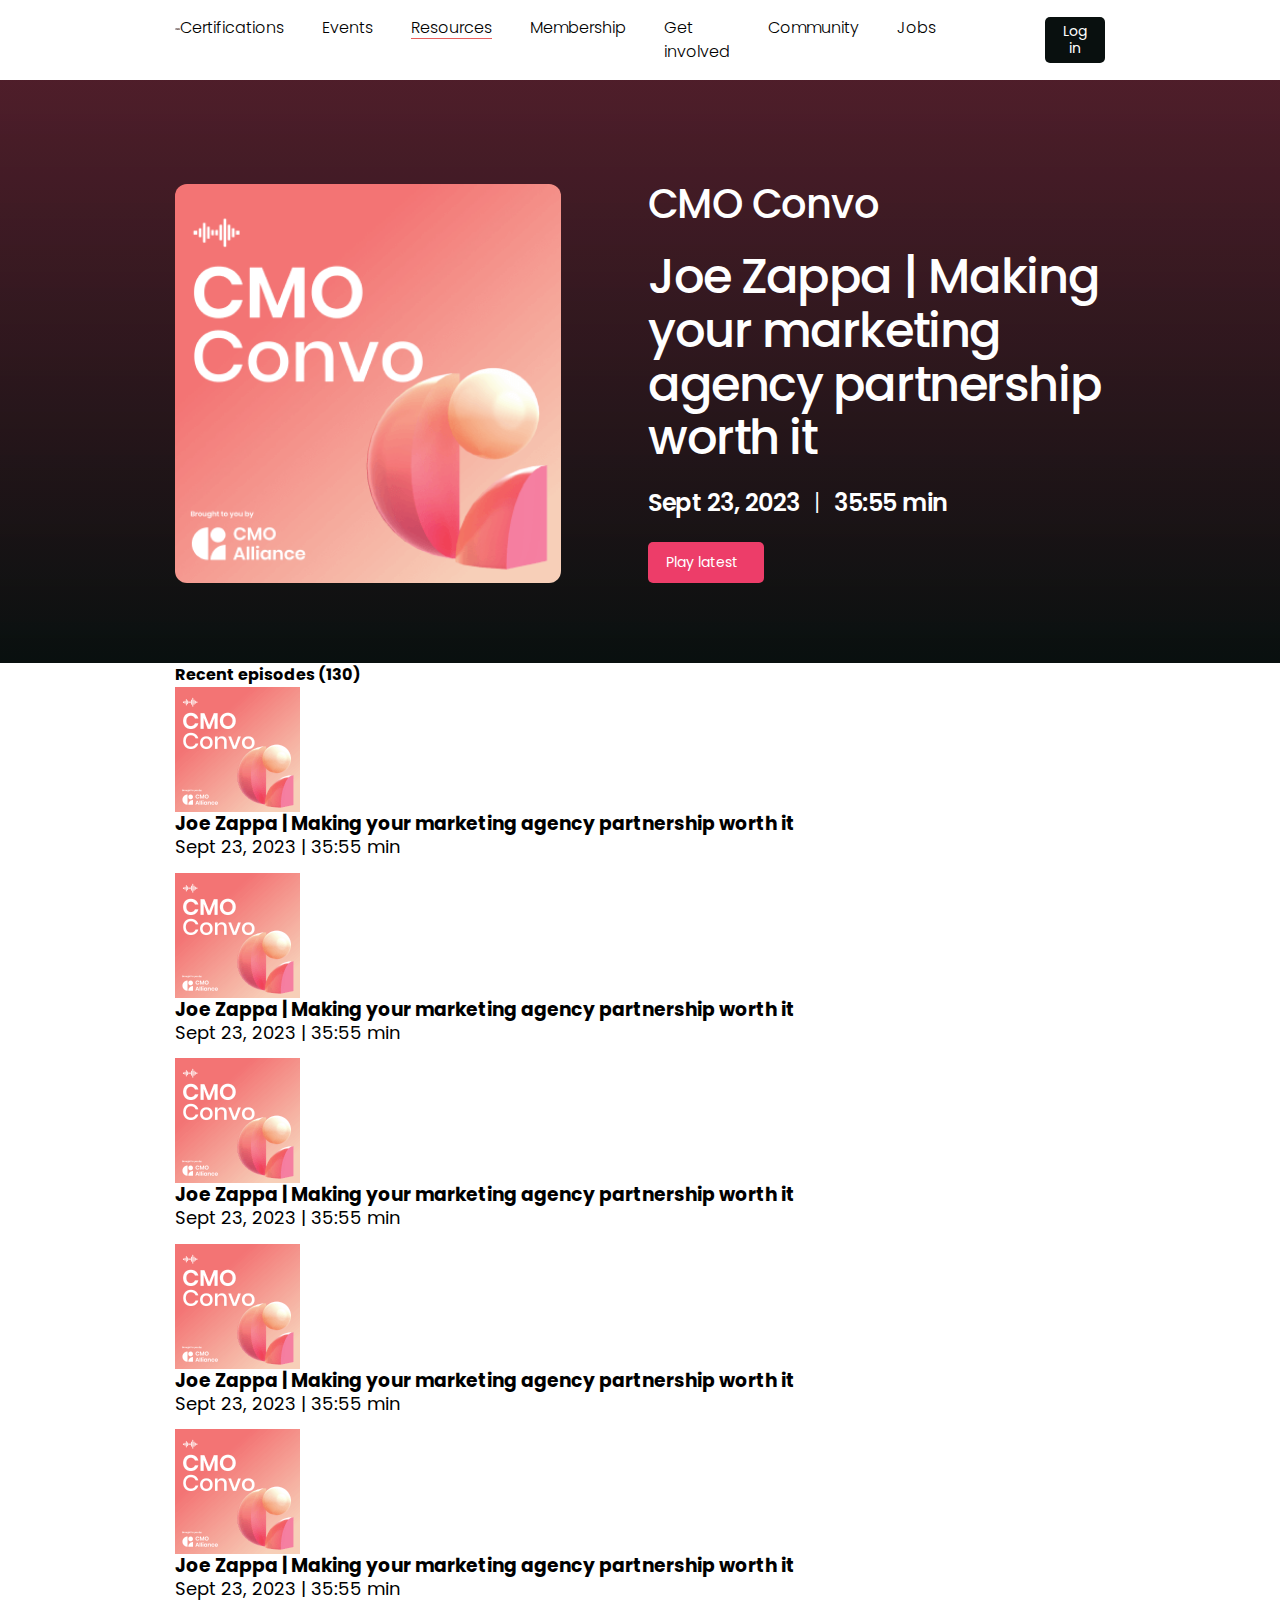
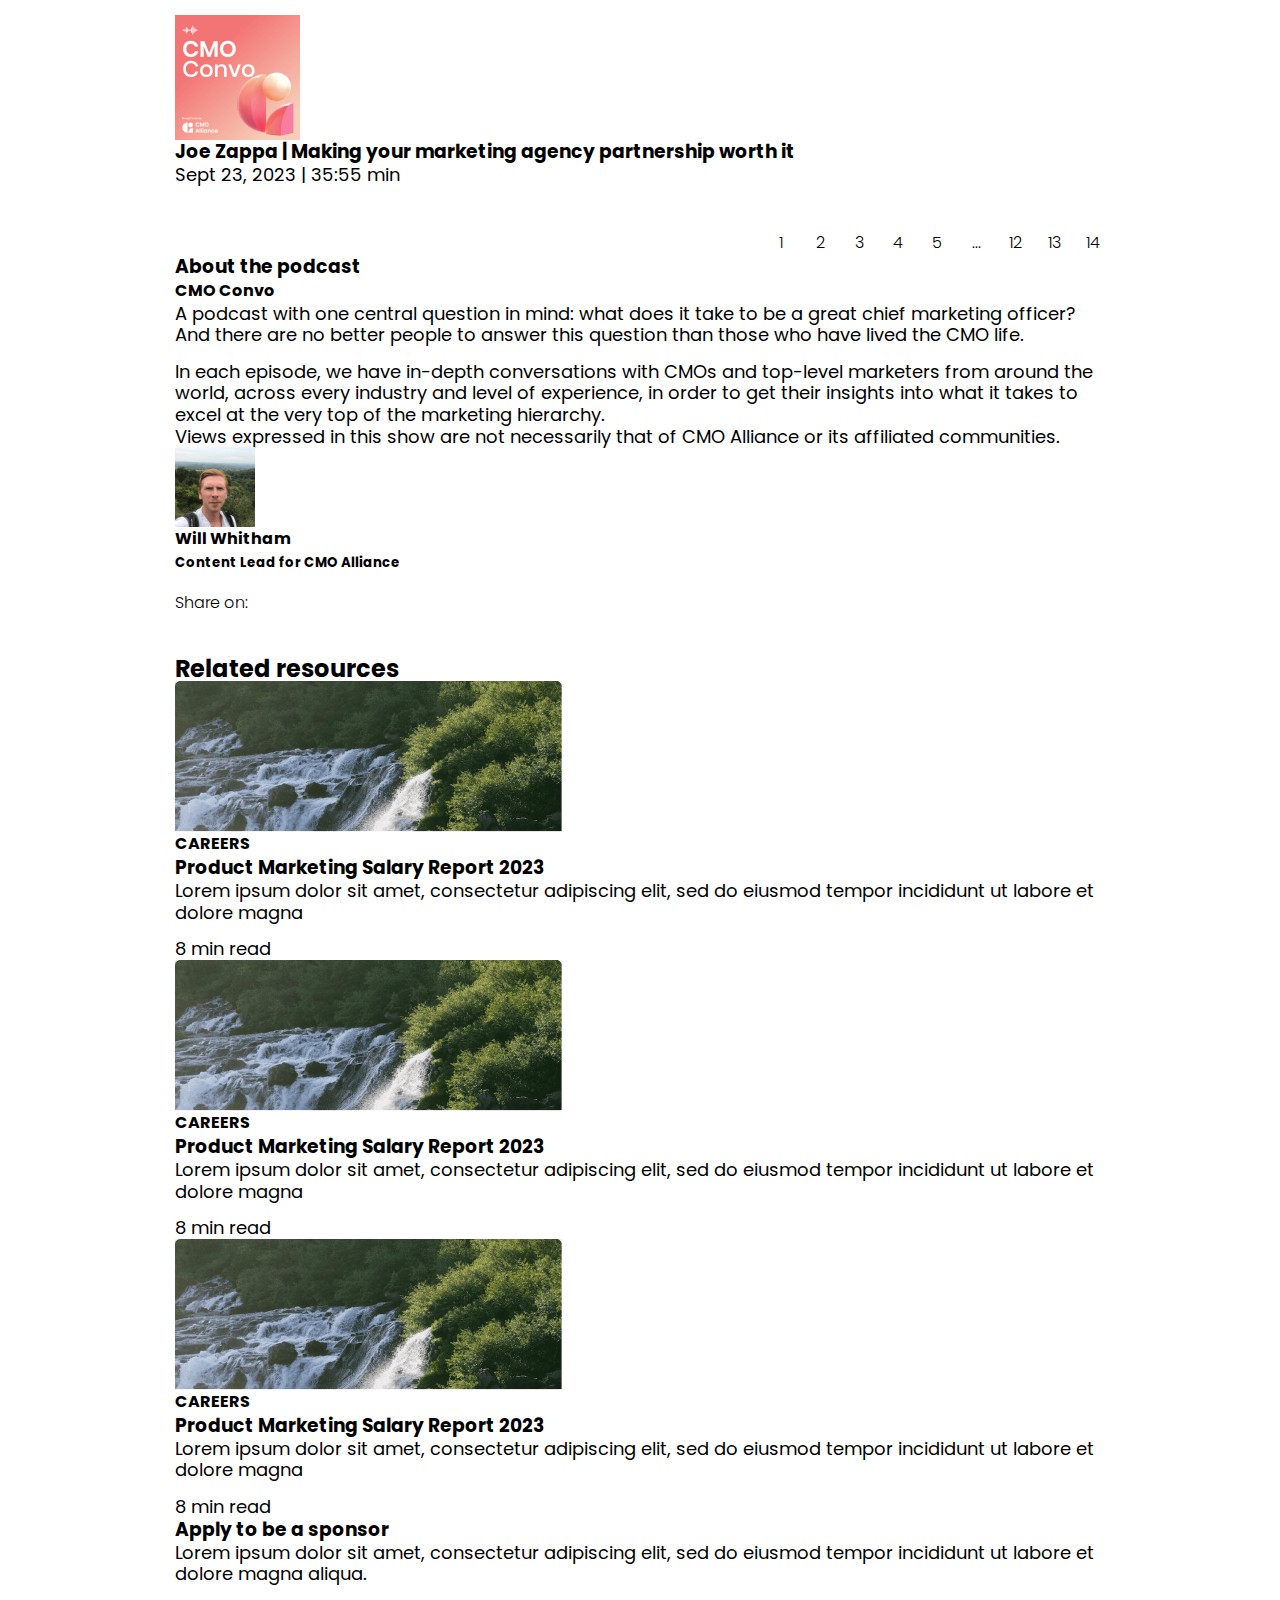
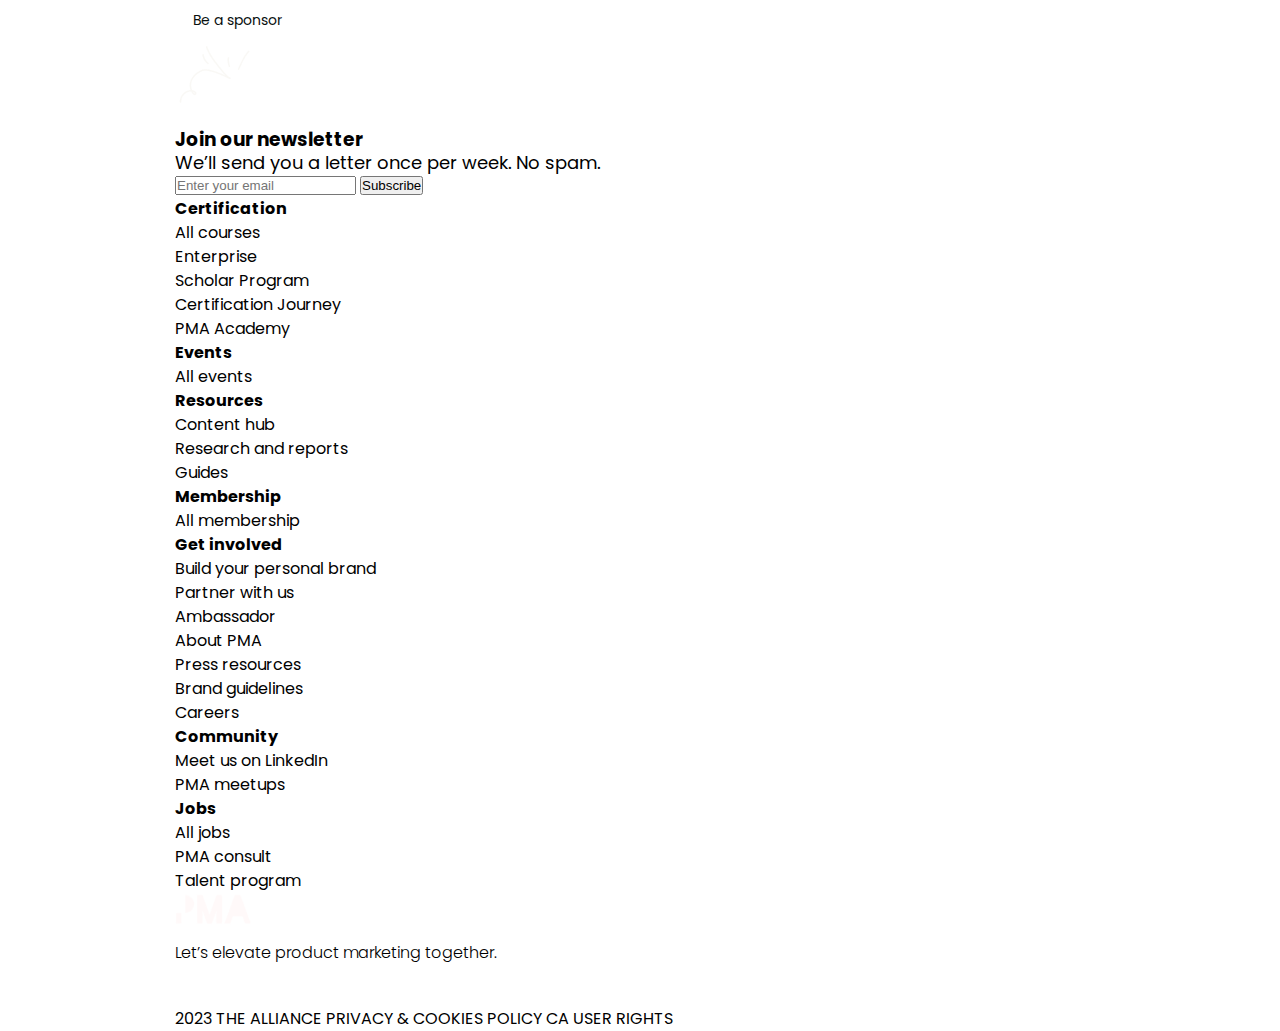
==== commit 29c6e232: "d" ====
--- a/collection.html
+++ b/collection.html
@@ -72,7 +72,12 @@
                     /></a>
                   </li>
                 </ul>
-                <div class="b-hr-btn default-button">Log in</div>
+                <a
+                  href="#"
+                  class="b-hr-btn default-button default-button--dark"
+                >
+                  Log in
+                </a>
               </div>
               <a href="#" class="offmenu-open">
                 <img src="images/home/hamburger.png" alt="" />
@@ -90,7 +95,7 @@
           <div class="container">
             <div class="podcast-b-section__inner">
               <div class="podcast-b__tb">
-                <a href="index.html" class="back">
+                <a href="index.html" class="podcast-b__tb_back">
                   <i class="far fa-arrow-left"></i>
                 </a>
               </div>
@@ -108,11 +113,14 @@
                     Joe Zappa | Making your marketing agency partnership worth
                     it
                   </h2>
-                  <h4>Sept 23, 2023 | 35:55 min</h4>
-                  <a href="#" class="default-button default-button--pink">
+                  <h4>Sept 23, 2023 <span class="divide">|</span> 35:55 min</h4>
+                  <a
+                    href="#"
+                    class="button default-button default-button--pink"
+                  >
                     <span class="txt">Play latest</span>
                     <div class="icon">
-                      <i class="fab far fa-play-circle"></i>
+                      <i class="fas far fa-play-circle"></i>
                     </div>
                   </a>
                 </div>
@@ -461,13 +469,183 @@
         <div class="container">
           <div class="b-footer__inner">
             <div class="b-footer-top__area">
-              <div class="b-footer__top__top"></div>
-              <div class="b-footer__top__bottom"></div>
+              <div class="b-footer__top__top">
+                <div class="b-foot-tt-title">
+                  <img
+                    src="images/collection/footer-dec-shape.png"
+                    alt=""
+                    class="t-shape"
+                  />
+                  <h3>Join our newsletter</h3>
+                  <p>We’ll send you a letter once per week. No spam.</p>
+                </div>
+                <div class="b-foot__tt-cta">
+                  <input
+                    type="text"
+                    class="input"
+                    placeholder="Enter your email"
+                  />
+                  <button class="submit-button">Subscribe</button>
+                </div>
+              </div>
+              <div class="b-footer__top__bottom">
+                <div class="b-foot-tb-menu-row">
+                  <!-- menu-column -->
+                  <div class="b-foot-tb-menu">
+                    <div class="b-foot-tb-menu__title">
+                      <h4>Certification</h4>
+                    </div>
+                    <div class="b-foot-tb-menu__main">
+                      <div class="b-foot-tb-menu__main__inner">
+                        <ul>
+                          <li><a href="#">All courses</a></li>
+                          <li><a href="#">Enterprise</a></li>
+                          <li><a href="#">Scholar Program</a></li>
+                          <li><a href="#">Certification Journey</a></li>
+                          <li><a href="#">PMA Academy</a></li>
+                        </ul>
+                      </div>
+                    </div>
+                  </div>
+                  <!-- menu-column-end -->
+                  <!-- menu-column -->
+                  <div class="b-foot-tb-menu">
+                    <div class="b-foot-tb-menu__title">
+                      <h4>Events</h4>
+                    </div>
+                    <div class="b-foot-tb-menu__main">
+                      <div class="b-foot-tb-menu__main__inner">
+                        <ul>
+                          <li><a href="#">All events</a></li>
+                        </ul>
+                      </div>
+                    </div>
+                  </div>
+                  <!-- menu-column-end -->
+                  <!-- menu-column -->
+                  <div class="b-foot-tb-menu">
+                    <div class="b-foot-tb-menu__title">
+                      <h4>Resources</h4>
+                    </div>
+                    <div class="b-foot-tb-menu__main">
+                      <div class="b-foot-tb-menu__main__inner">
+                        <ul>
+                          <li><a href="#">Content hub</a></li>
+                          <li><a href="#">Research and reports</a></li>
+                          <li><a href="#">Guides</a></li>
+                        </ul>
+                      </div>
+                    </div>
+                  </div>
+                  <!-- menu-column-end -->
+                  <!-- menu-column -->
+                  <div class="b-foot-tb-menu">
+                    <div class="b-foot-tb-menu__title">
+                      <h4>Membership</h4>
+                    </div>
+                    <div class="b-foot-tb-menu__main">
+                      <div class="b-foot-tb-menu__main__inner">
+                        <ul>
+                          <li><a href="#">All membership</a></li>
+                        </ul>
+                      </div>
+                    </div>
+                  </div>
+                  <!-- menu-column-end -->
+                  <!-- menu-column -->
+                  <div class="b-foot-tb-menu">
+                    <div class="b-foot-tb-menu__title">
+                      <h4>Get involved</h4>
+                    </div>
+                    <div class="b-foot-tb-menu__main">
+                      <div class="b-foot-tb-menu__main__inner">
+                        <ul>
+                          <li><a href="#">Build your personal brand</a></li>
+                          <li><a href="#">Partner with us</a></li>
+                          <li><a href="#">Ambassador</a></li>
+                          <li><a href="#">About PMA</a></li>
+                          <li><a href="#">Press resources</a></li>
+                          <li><a href="#">Brand guidelines</a></li>
+                          <li><a href="#">Careers</a></li>
+                        </ul>
+                      </div>
+                    </div>
+                  </div>
+                  <!-- menu-column-end -->
+                  <!-- menu-column -->
+                  <div class="b-foot-tb-menu">
+                    <div class="b-foot-tb-menu__title">
+                      <h4>Community</h4>
+                    </div>
+                    <div class="b-foot-tb-menu__main">
+                      <div class="b-foot-tb-menu__main__inner">
+                        <ul>
+                          <li><a href="#">Meet us on LinkedIn</a></li>
+                          <li><a href="#">PMA meetups</a></li>
+                        </ul>
+                      </div>
+                    </div>
+                  </div>
+                  <!-- menu-column-end -->
+                  <!-- menu-column -->
+                  <div class="b-foot-tb-menu">
+                    <div class="b-foot-tb-menu__title">
+                      <h4>Jobs</h4>
+                    </div>
+                    <div class="b-foot-tb-menu__main">
+                      <div class="b-foot-tb-menu__main__inner">
+                        <ul>
+                          <li><a href="#">All jobs</a></li>
+                          <li><a href="#">PMA consult</a></li>
+                          <li><a href="#">Talent program</a></li>
+                        </ul>
+                      </div>
+                    </div>
+                  </div>
+                  <!-- menu-column-end -->
+                </div>
+              </div>
             </div>
 
             <div class="b-footer-bottom__area">
-              <div class="b-footer__bottom__top"></div>
-              <div class="b-footer__bottom__bottom"></div>
+              <div class="b-footer__bottom__top">
+                <div class="b-foot-bt__title">
+                  <a href="index.html" class="b-foot-bt__logo">
+                    <img src="images/collection/pma-logo-white.svg" alt="" />
+                  </a>
+                </div>
+                <div class="h-share b-foot-bt--h-share">
+                  <h4>Let’s elevate product marketing together.</h4>
+                  <ul class="h-share-ul">
+                    <li>
+                      <a href=""><i class="fab fa-linkedin-in"></i></a>
+                    </li>
+                    <li>
+                      <a href=""><i class="fab fa-twitter"></i></a>
+                    </li>
+                    <li>
+                      <a href=""><i class="fab fa-facebook-f"></i></a>
+                    </li>
+                    <li>
+                      <a href=""><i class="fab fa-youtube"></i></a>
+                    </li>
+                    <li>
+                      <a href=""><i class="fab fa-instagram"></i></a>
+                    </li>
+                    <li>
+                      <a href=""><i class="fab fa-slack"></i></a>
+                    </li>
+                    <li>
+                      <a href=""><i class="fab fa-slack-hash"></i></a>
+                    </li>
+                  </ul>
+                </div>
+              </div>
+              <div class="b-footer__bottom__bottom">
+                <a href="#" class="b-foot-bb-a">2023 THE ALLIANCE</a>
+                <a href="#" class="b-foot-bb-a">PRIVACY & COOKIES POLICY</a>
+                <a href="#" class="b-foot-bb-a">CA USER RIGHTS</a>
+              </div>
             </div>
           </div>
         </div>
--- a/css/default-edit.css
+++ b/css/default-edit.css
@@ -3,7 +3,8 @@
     padding: 5px 17px;
     min-height: 41px;
     border-radius: 5px;
-    display: flex;
+    gap: 8px;
+    display: inline-flex;
     align-items: center;
     justify-content: center;
     text-align: center;
@@ -26,6 +27,14 @@
     border-color: #fff;
     color: #fff;
     background: transparent;
+}
+.default-button--dark {
+    background: #09100F;
+    color: #fff;
+}
+.default-button--pink {
+    background: #ED3D69;
+    color: #fff;
 }
 /* ---buttons---end */
 
--- a/style.css
+++ b/style.css
@@ -893,4 +893,156 @@
 .a-f-a:hover {
   color: var(--theme__color1);
 }
-/* ---a-footer-section---end */+/* ---a-footer-section---end */
+
+
+/* ---b-header--- */
+.b-header {
+
+}
+.b-header-in {
+  padding: 16px 0;
+}
+.b-header__inner {
+  display: flex;
+  justify-content: space-between;
+}
+.b-header-logo {
+
+}
+.b-header-logo img {
+
+}
+.b-header-right {
+  display: flex;
+  align-items: center;
+  gap: 25px;
+}
+.b-main-menu {
+  margin-right: 35px;
+}
+.b-main-menu ul {
+  gap: 38px;
+  display: flex;
+}
+.b-main-menu ul li {
+
+}
+.b-main-menu ul li a {
+  font-size: 16px;
+  font-style: normal;
+  font-weight: 300;
+  line-height: 140%; /*  */
+  transition: 0.3s;
+  position: relative;
+}
+.b-main-menu ul li a:hover {
+  color: #E75F5D;
+}
+.b-main-menu ul li a::after {
+  content: '';
+  height: 1px;
+  width: 100%;
+  display: block;
+  position: absolute;
+  bottom: 0;
+  left: 0;
+  background: #E75F5D;
+  transform: scaleX(0);
+  transition: 0.3s;
+}
+.b-main-menu ul li a.active::after,
+.b-main-menu ul li a:hover::after {
+  transform: scaleX(1);
+}
+
+.b-hi-menu {
+  gap: 24px;
+  display: flex;
+}
+.b-hi-menu li {
+
+}
+.b-hi-menu li a {
+  transition: 0.3s;
+}
+.b-hi-menu li a:hover {
+  opacity: 0.7;
+}
+.b-hr-btn {
+  
+}
+/* ---b-header---end */
+
+
+
+/* ---podcast-b-section--- */
+.podcast-b-section {
+  padding: 80px;
+  background: linear-gradient(rgba(237, 61, 105, 0.3), #09100F), #0A100F;
+  color: #fff;
+}
+.podcast-b-section__inner {
+
+}
+.podcast-b__tb {
+  margin-bottom: 24px;
+}
+.podcast-b__tb_back {
+  font-size: 17px;
+}
+.podcast-b__tb_back i {
+
+}
+
+.podcast-b__m-row {
+  display: flex;
+}
+.podcast-b__m-image {
+  width: 386px;
+  border-radius: 12px;
+  flex-shrink: 0;
+}
+.podcast-b__m-image .img {
+  height: 100%;
+  width: 100%;
+  object-fit: cover;
+  object-position: center;
+  border-radius: inherit;
+}
+.podcast-b__m-content {
+  padding: 0 0 0 87px;
+}
+.podcast-b__m-content h3 {
+  font-size: 40px;
+  margin-bottom: 26px;
+  font-style: normal;
+  font-weight: 500;
+  line-height: 100%; /*  */
+  letter-spacing: -0.8px;
+}
+.podcast-b__m-content h2 {
+  font-size: 48px;
+  margin-bottom: 24px;
+  font-style: normal;
+  font-weight: 500;
+  line-height: 112.5%; /*  */
+  letter-spacing: -1.44px;
+}
+.podcast-b__m-content h4 {
+  font-size: 24px;
+  margin-bottom: 25px;
+  font-style: normal;
+  font-weight: 600;
+  line-height: 28px; /* 116.667% */
+  letter-spacing: -0.48px;
+}
+.podcast-b__m-content h4 .divide {
+  padding: 0 9px;
+  font-weight: 300;
+  display: inline-block;
+}
+.podcast-b__m-content .button {
+
+}
+/* ---podcast-b-section---end */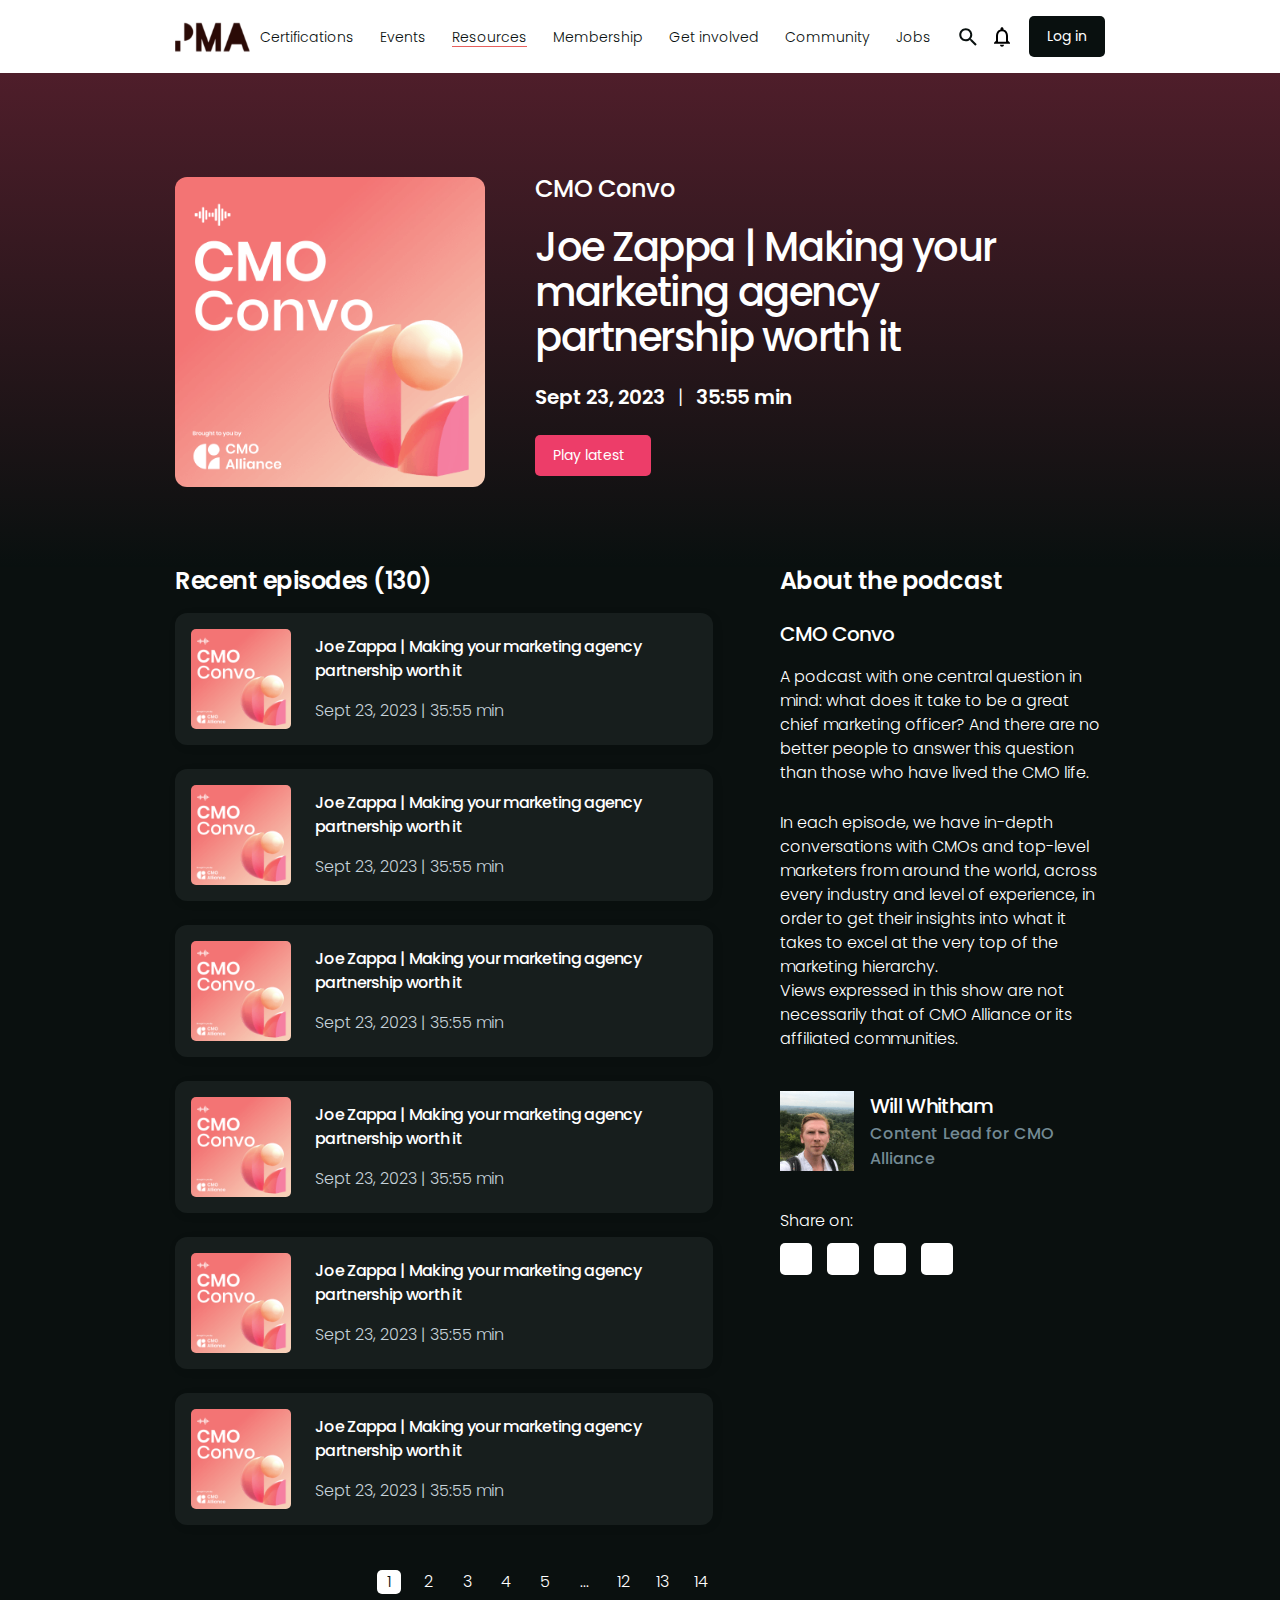
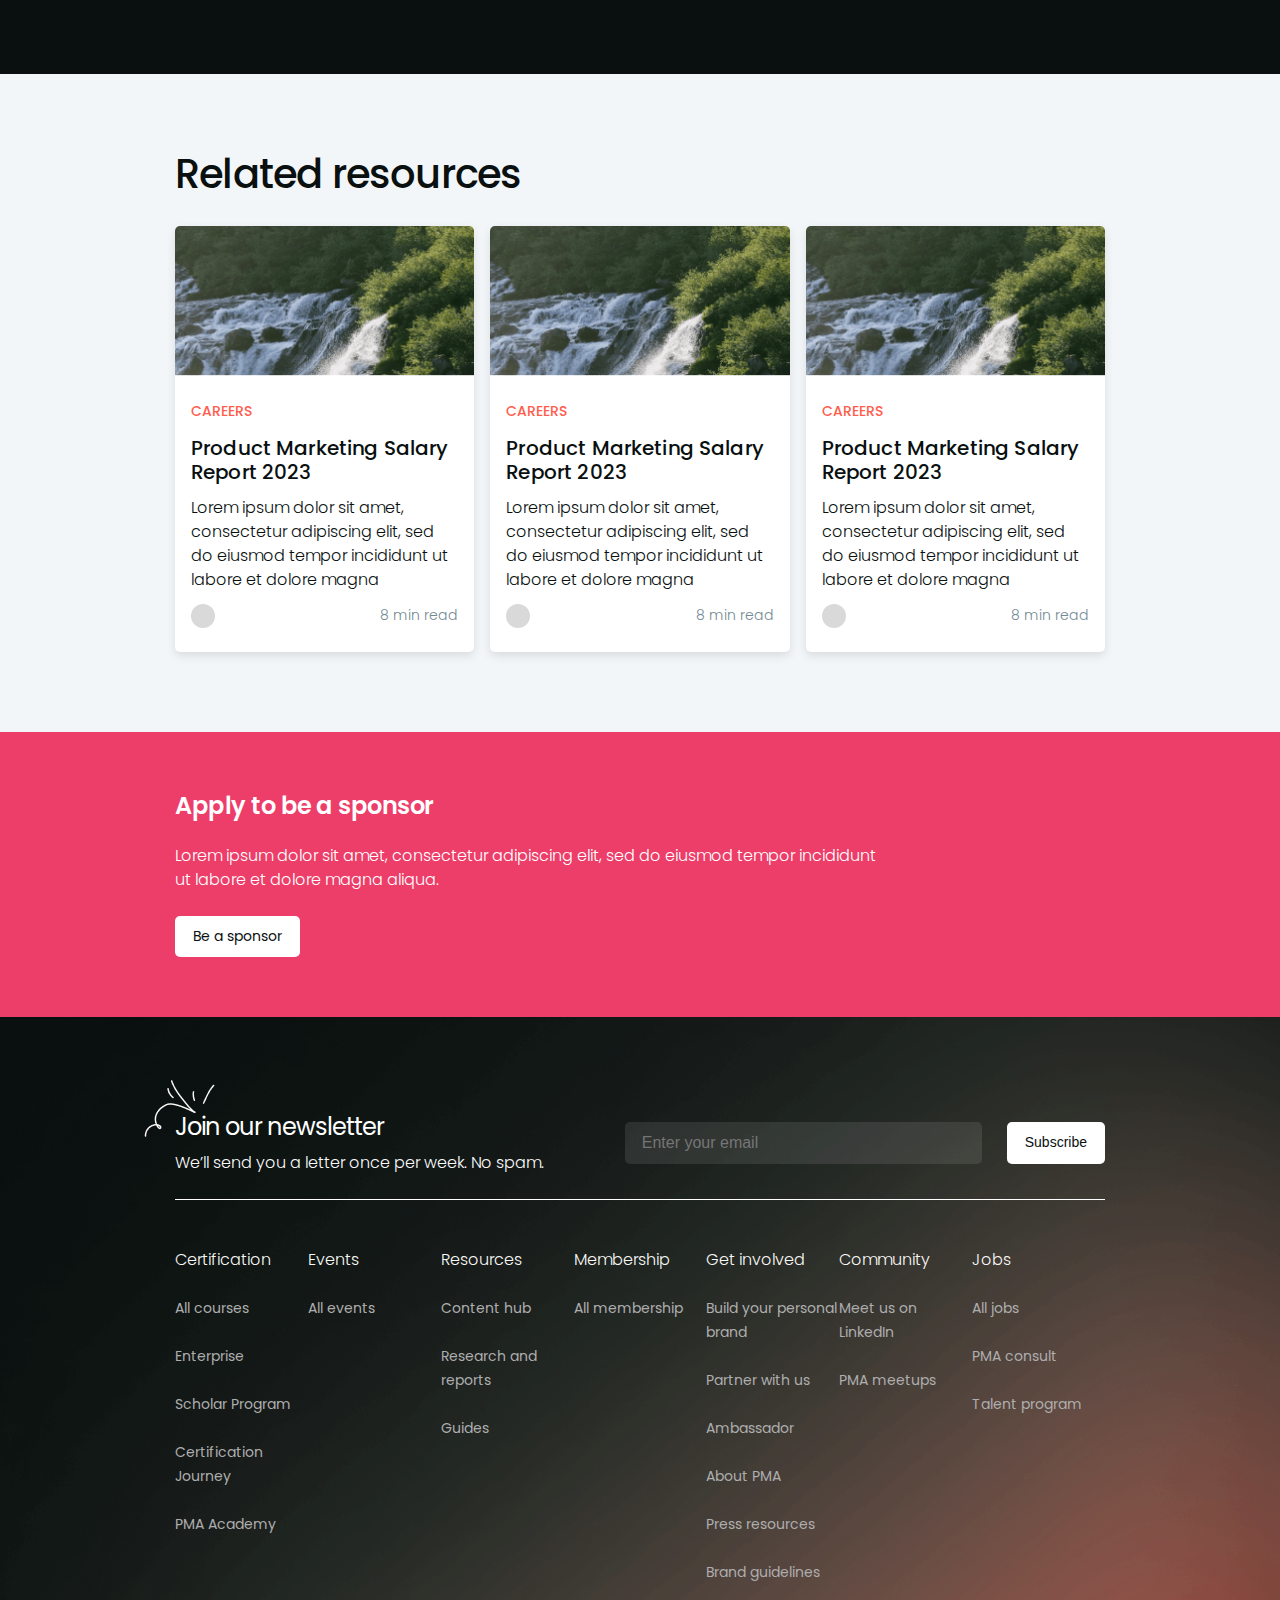
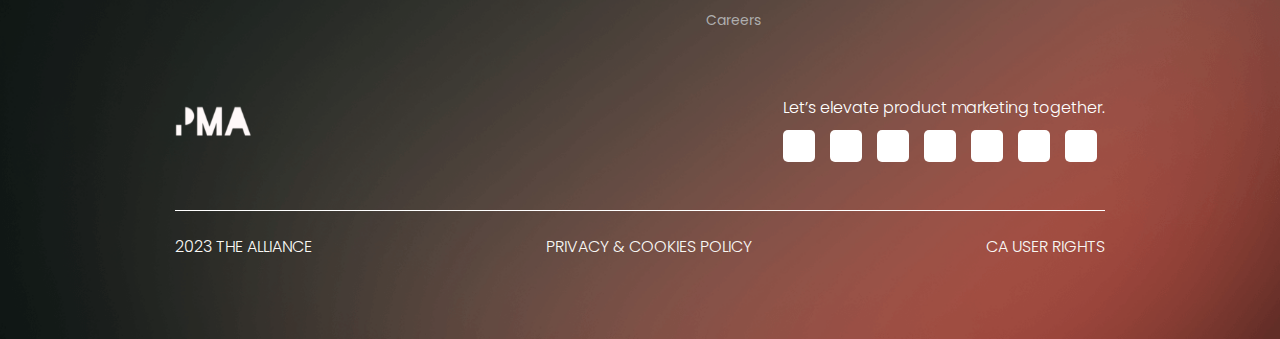
==== commit 54e41809: "e" ====
--- a/collection.html
+++ b/collection.html
@@ -25,7 +25,16 @@
       <div class="offcanvas-menu">
         <div class="offmenu" id="menuParent">
           <a href="#" class="offcanvas-close"><i class="fal fa-times"></i></a>
-
+          <ul class="b-hi-menu">
+            <li>
+              <a href="#"><img src="images/collection/search.svg" alt="" /></a>
+            </li>
+            <li>
+              <a href="#"
+                ><img src="images/collection/notifications.svg" alt=""
+              /></a>
+            </li>
+          </ul>
           <ul class="mobile-menu">
             <li><a class="off-close" href="#">Brands</a></li>
             <li><a class="off-close" href="#">About</a></li>
@@ -35,6 +44,11 @@
             <li><a class="off-close" href="#">Podcasts</a></li>
             <li><a class="off-close" href="#">Partner</a></li>
           </ul>
+          <div class="off-bottom-button">
+            <a href="#" class="b-hr-btn default-button default-button--dark">
+              Log in
+            </a>
+          </div>
         </div>
       </div>
       <div class="offcanvas-overlay"></div>
@@ -79,6 +93,7 @@
                   Log in
                 </a>
               </div>
+
               <a href="#" class="offmenu-open">
                 <img src="images/home/hamburger.png" alt="" />
               </a>
@@ -160,7 +175,7 @@
                           <div class="hb">
                             <p>Sept 23, 2023 | 35:55 min</p>
                             <a href="#" class="play"
-                              ><i class="fab fa-play-circle"></i
+                              ><i class="fas far fa-play-circle"></i
                             ></a>
                           </div>
                         </div>
@@ -183,7 +198,7 @@
                           <div class="hb">
                             <p>Sept 23, 2023 | 35:55 min</p>
                             <a href="#" class="play"
-                              ><i class="fab fa-play-circle"></i
+                              ><i class="fas far fa-play-circle"></i
                             ></a>
                           </div>
                         </div>
@@ -206,7 +221,7 @@
                           <div class="hb">
                             <p>Sept 23, 2023 | 35:55 min</p>
                             <a href="#" class="play"
-                              ><i class="fab fa-play-circle"></i
+                              ><i class="fas far fa-play-circle"></i
                             ></a>
                           </div>
                         </div>
@@ -229,7 +244,7 @@
                           <div class="hb">
                             <p>Sept 23, 2023 | 35:55 min</p>
                             <a href="#" class="play"
-                              ><i class="fab fa-play-circle"></i
+                              ><i class="fas far fa-play-circle"></i
                             ></a>
                           </div>
                         </div>
@@ -252,7 +267,7 @@
                           <div class="hb">
                             <p>Sept 23, 2023 | 35:55 min</p>
                             <a href="#" class="play"
-                              ><i class="fab fa-play-circle"></i
+                              ><i class="fas far fa-play-circle"></i
                             ></a>
                           </div>
                         </div>
@@ -275,7 +290,7 @@
                           <div class="hb">
                             <p>Sept 23, 2023 | 35:55 min</p>
                             <a href="#" class="play"
-                              ><i class="fab fa-play-circle"></i
+                              ><i class="fas far fa-play-circle"></i
                             ></a>
                           </div>
                         </div>
@@ -335,7 +350,7 @@
                         <h5>Content Lead for CMO Alliance</h5>
                       </div>
                     </div>
-                    <div class="h-share">
+                    <div class="h-share h-share-ul--black-text">
                       <h4>Share on:</h4>
                       <ul class="h-share-ul">
                         <li>
@@ -365,13 +380,13 @@
         <section class="resources-section">
           <div class="container">
             <div class="resources-section__inner">
-              <div class="resources__title">
+              <div class="resources-sec__title">
                 <h2>Related resources</h2>
               </div>
 
               <div class="resources__card__row">
                 <!-- resource-card -->
-                <div class="resource-card">
+                <div class="resource__card">
                   <div class="image">
                     <img
                       src="images/collection/resource-image-1.png"
@@ -394,7 +409,7 @@
                 </div>
                 <!-- resource-card-end -->
                 <!-- resource-card -->
-                <div class="resource-card">
+                <div class="resource__card">
                   <div class="image">
                     <img
                       src="images/collection/resource-image-1.png"
@@ -417,7 +432,7 @@
                 </div>
                 <!-- resource-card-end -->
                 <!-- resource-card -->
-                <div class="resource-card">
+                <div class="resource__card">
                   <div class="image">
                     <img
                       src="images/collection/resource-image-1.png"
@@ -469,7 +484,7 @@
         <div class="container">
           <div class="b-footer__inner">
             <div class="b-footer-top__area">
-              <div class="b-footer__top__top">
+              <div class="b-footer-top__top">
                 <div class="b-foot-tt-title">
                   <img
                     src="images/collection/footer-dec-shape.png"
@@ -485,10 +500,12 @@
                     class="input"
                     placeholder="Enter your email"
                   />
-                  <button class="submit-button">Subscribe</button>
-                </div>
-              </div>
-              <div class="b-footer__top__bottom">
+                  <button class="submit-button default-button">
+                    Subscribe
+                  </button>
+                </div>
+              </div>
+              <div class="b-footer-top__bottom">
                 <div class="b-foot-tb-menu-row">
                   <!-- menu-column -->
                   <div class="b-foot-tb-menu">
@@ -608,7 +625,7 @@
             </div>
 
             <div class="b-footer-bottom__area">
-              <div class="b-footer__bottom__top">
+              <div class="b-footer-bottom__top">
                 <div class="b-foot-bt__title">
                   <a href="index.html" class="b-foot-bt__logo">
                     <img src="images/collection/pma-logo-white.svg" alt="" />
@@ -641,7 +658,7 @@
                   </ul>
                 </div>
               </div>
-              <div class="b-footer__bottom__bottom">
+              <div class="b-footer-bottom__bottom">
                 <a href="#" class="b-foot-bb-a">2023 THE ALLIANCE</a>
                 <a href="#" class="b-foot-bb-a">PRIVACY & COOKIES POLICY</a>
                 <a href="#" class="b-foot-bb-a">CA USER RIGHTS</a>
--- a/style.css
+++ b/style.css
@@ -17,6 +17,7 @@
   font-size: 16px;
   line-height: 150%;
   background-color: #fff;
+  color: #09100F;
   overflow-x: hidden;
   word-wrap: break-word;
   word-break: normal;
@@ -324,7 +325,7 @@
 .h-share ul li a {
   height: 32px;
   width: 32px;
-  padding: 1px 0 0;
+  padding: 2px 0 0;
   font-size: 18px;
   display: flex;
   align-items: center;
@@ -338,6 +339,9 @@
 .h-share ul li a:hover {
   color: #fff;
   background: var(--theme__color3);
+}
+.h-share-ul--black-text ul li a {
+  color: #000;
 }
 
 .hero__image {
@@ -906,9 +910,11 @@
 .b-header__inner {
   display: flex;
   justify-content: space-between;
+  align-items: center;
 }
 .b-header-logo {
-
+  display: flex;
+  align-items: center;
 }
 .b-header-logo img {
 
@@ -978,7 +984,7 @@
 
 /* ---podcast-b-section--- */
 .podcast-b-section {
-  padding: 80px;
+  padding: 80px 0;
   background: linear-gradient(rgba(237, 61, 105, 0.3), #09100F), #0A100F;
   color: #fff;
 }
@@ -1045,4 +1051,459 @@
 .podcast-b__m-content .button {
 
 }
-/* ---podcast-b-section---end */+/* ---podcast-b-section---end */
+
+
+
+/* ---ria-section--- */
+.ria-section {
+  padding: 0 0 80px;
+  background: #0A100F;
+  color: #fff;
+}
+.ria-section__inner {
+
+}
+
+.ria-m-row {
+  display: flex;
+  justify-content: space-between;
+}
+.ria-m__m-side {
+  width: 57.85%;
+}
+
+.recent-options-wrapper {
+
+}
+.recent-options-wrapper .title {
+  margin-bottom: 18px;
+}
+.recent-options-wrapper .title h4 {
+  font-size: 24px;
+  font-style: normal;
+  font-weight: 600;
+  line-height: 116.667% ; /* */
+  letter-spacing: -0.48px;
+}
+.recent-options {
+  gap: 24px;
+  display: flex;
+  flex-direction: column;
+  align-items: center;
+}
+.recent-option {
+  border-radius: 12px;
+  background: #171E1D;
+  box-shadow: 2px 2px 10px 0px rgba(0, 0, 0, 0.08);
+  display: flex;
+  padding: 16px;
+  justify-content: center;
+  align-items: center;
+  gap: 24px;
+  align-self: stretch;
+  transition: 0.3s;
+}
+.recent-option:hover {
+  background: rgba(237, 61, 105, 0.30);
+  box-shadow: 2px 2px 10px 0px rgba(0, 0, 0, 0.08);
+}
+.recent-option__img {
+  width: 125px;
+  flex-shrink: 0;
+  border-radius: 5px;
+}
+.recent-option__img .img {
+  border-radius: inherit;
+}
+.recent-option__content {
+
+}
+.recent-option__content h3 {
+  font-size: 20px;
+  margin-bottom: 22px;
+  font-style: normal;
+  font-weight: 500;
+  line-height: 150%; /*  */
+  letter-spacing: -0.7px;
+}
+.recent-option__content .hb {
+  display: flex;
+  align-items: center;
+  justify-content: space-between;
+}
+.recent-option__content .hb p {
+  font-size: 16px;
+  margin: 0;
+  font-style: normal;
+  font-weight: 300;
+  color: #C5D2D9;
+  line-height: 150%; /*  */
+}
+.recent-option__content .hb .play {
+  font-size: 25px;
+}
+
+
+.ria-m__s-side {
+  width: 32.4%;
+}
+
+.ria-m__about {
+
+}
+.ria-m__about .t-text {
+
+}
+.ria-m__about .t-text h3 {
+  font-size: 24px;
+  margin-bottom: 24px;
+  font-style: normal;
+  font-weight: 600;
+  line-height: 116.667%; /*  */
+  letter-spacing: -0.48px;
+}
+.ria-m__about .t-text h4 {
+  font-size: 20px;
+  margin-bottom: 16px;
+  font-style: normal;
+  font-weight: 500;
+  line-height: 150%; /*  */
+  letter-spacing: -0.7px;
+}
+.ria-m__about .t-text p {
+  margin-bottom: 26px;
+  font-size: 16px;
+  font-style: normal;
+  font-weight: 300;
+  line-height: 24px; /* 150% */
+}
+.ria-m__about__auth {
+  margin-top: 40px;
+  margin-bottom: 38px;
+  display: flex;
+  align-items: center;
+  gap: 16px;
+}
+.ria-m__about__auth .image {
+  width: 80px;
+  height: 80px;
+}
+.ria-m__about__auth .image .img {
+  border-radius: inherit;
+  height: 100%;
+  width: 100%;
+  object-fit: cover;
+  object-position: center;
+}
+.ria-m__about__auth .text {
+
+}
+.ria-m__about__auth .text h4 {
+  font-size: 20px;
+  font-style: normal;
+  font-weight: 500;
+  line-height: 150%; /* 150% */
+  letter-spacing: -0.7px;
+}
+.ria-m__about__auth .text h5 {
+  font-size: 16px;
+  font-style: normal;
+  font-weight: 500;
+  line-height: normal;
+  letter-spacing: 0.1px;
+  color: #738A94;
+}
+.ria-m__about .h-share {
+
+}
+/* ---ria-section---end */
+
+
+
+/* ---resources-section--- */
+.resources-section {
+  padding: 80px 0 80px;
+  background: #F2F6F8;
+}
+.resources-section__inner {
+
+}
+.resources-sec__title {
+  margin-bottom: 32px;
+}
+.resources-sec__title h2 {
+  font-size: 40px;
+  font-style: normal;
+  font-weight: 500;
+  line-height: 100%; /*  */
+  letter-spacing: -0.8px;
+}
+
+.resources__card__row {
+  grid-gap: 16px;
+  grid-template-columns: repeat(3, 1fr);
+  display: grid;
+}
+.resource__card {
+  border-radius: 5px;
+  background: #FFF;
+  box-shadow: 0px 4px 10px 0px rgba(0, 0, 0, 0.10);
+}
+.resource__card .image {
+  height: 150.15px;
+  border-top-left-radius: inherit;
+  border-top-right-radius: inherit;
+}
+.resource__card .image .img {
+  height: 100%;
+  width: 100%;
+  object-fit: cover;
+  object-position: center;
+  border-radius: inherit;
+}
+.resource__card .content {
+  padding: 24px 16px;
+}
+.resource__card .content h4 {
+  font-size: 14px;
+  margin-bottom: 12px;
+  font-style: normal;
+  font-weight: 500;
+  line-height: 171.429%; /*  */
+  color: #FF5C4D;
+}
+.resource__card .content h3 {
+  font-size: 20px;
+  margin-bottom: 12px;
+  font-style: normal;
+  font-weight: 500;
+  line-height: 120%; /*  */
+  letter-spacing: 0.15px;
+}
+.resource__card .content p {
+  font-size: 16px;
+  margin-bottom: 12px;
+  font-style: normal;
+  font-weight: 300;
+  line-height: 24px; /* 150% */
+}
+.resource__card .content .hb {
+  display: flex;
+  align-items: center;
+  justify-content: space-between;
+}
+.resource__card .content .hb .s-img {
+  height: 24px;
+  width: 24px;
+  background: #D9D9D9;
+  border-radius: 50%;
+}
+.resource__card .content .hb .s-img img {
+  height: 100%;
+  width: 100%;
+  object-fit: cover;
+  object-position: center;
+}
+.resource__card .content .hb p {
+  font-size: 14px;
+  font-style: normal;
+  font-weight: 300;
+  line-height: 171.429%; /*  */
+  color: #738A94;
+  margin-bottom: 0;
+}
+/* ---resources-section---end */
+
+
+/* ---apply-section */
+.apply-section {
+  padding: 60px 0;
+  background: #ED3D69;
+  color: #fff;
+}
+.apply-section__inner {
+
+}
+.apply__content {
+  max-width: 720px;
+}
+.apply__content h3 {
+  font-size: 24px;
+  margin-bottom: 24px;
+  font-style: normal;
+  font-weight: 600;
+  line-height: 116.667% ; /* */
+  letter-spacing: -0.48px;
+}
+.apply__content p {
+  font-size: 16px;
+  margin-bottom: 24px;
+  font-style: normal;
+  font-weight: 300;
+  line-height: 24px; /* 150% */
+}
+.apply__content .button {
+
+}
+/* ---apply-section-end */
+
+
+/* ---b-footer-section--- */
+.b-footer {
+  background: url('images/collection/b-footer-bg.png') no-repeat bottom right/auto 100%, #09100F;
+  color: #fff;
+}
+.b-footer__inner {
+
+}
+
+.b-footer-top__area {
+
+}
+.b-footer-top__top {
+  padding: 94px 0 24px;
+  display: flex;
+  justify-content: space-between;
+  align-items: center;
+}
+.b-foot-tt-title {
+  position: relative;
+}
+.b-foot-tt-title .t-shape {
+  width: 75px;
+  top: -36px;
+  left: -35px;
+  position: absolute;
+}
+.b-foot-tt-title h3 {
+  font-size: 24px;
+  margin-bottom: 8px;
+  font-style: normal;
+  font-weight: 400;
+  line-height: 133.333%; /*  */
+  letter-spacing: -0.96px;
+}
+.b-foot-tt-title p {
+  font-size: 16px;
+  font-style: normal;
+  font-weight: 300;
+  line-height: 150%; /*  */
+  color: #FBFAFB;
+  margin-bottom: 0;
+}
+.b-foot__tt-cta {
+  display: flex;
+  gap: 25px;
+}
+.b-foot__tt-cta .input {
+  font-size: 16px;
+  display: flex;
+  width: 357px;
+  min-height: 41px;
+  padding: 8px 16px;
+  font-style: normal;
+  font-weight: 300;
+  line-height: 150%; /*  */
+  color: #F9F8F5;
+  border-radius: 5px;
+  background: rgba(249, 248, 245, 0.10);
+  border: 1px solid transparent;
+}
+.b-foot__tt-cta .submit-button {
+
+}
+
+.b-footer-top__bottom {
+  padding: 48px 0;
+  border-top: 1px solid #fff;
+}
+.b-foot-tb-menu-row {
+  display: flex;
+}
+.b-foot-tb-menu {
+  gap: 60px;
+  width: 14.285714%;
+}
+.b-foot-tb-menu__title {
+
+}
+.b-foot-tb-menu__title h4 {
+  font-size: 16px;
+  margin-bottom: 24px;
+  font-style: normal;
+  font-weight: 300;
+  line-height: 24px; /* 150% */
+  color: #F9F8F5;
+}
+.b-foot-tb-menu__main {
+
+}
+.b-foot-tb-menu__main__inner {
+
+}
+.b-foot-tb-menu__main__inner {
+
+}
+.b-foot-tb-menu__main__inner ul {
+  gap: 24px;
+  display: flex;
+  flex-direction: column;
+}
+.b-foot-tb-menu__main__inner ul li {
+
+}
+.b-foot-tb-menu__main__inner ul li a {
+  font-size: 14px;
+  font-style: normal;
+  font-weight: 400;
+  line-height: 17px; /* 121.429% */
+  color: #AEAEAE;  
+  transition: 0.3s;
+}
+.b-foot-tb-menu__main__inner ul li a:hover {
+  color: var(--theme__color1);
+}
+
+
+.b-footer-bottom__area {
+
+}
+.b-footer-bottom__top {
+  padding: 0 0 48px;
+  display: flex;
+  align-items: center;
+  justify-content: space-between;
+}
+.b-foot-bt__title {
+
+}
+.b-foot-bt__logo {
+
+}
+.b-foot-bt__logo img {
+
+}
+.b-foot-bt--h-share {
+
+}
+.b-foot-bt--h-share .h-share-ul li a {
+  color: #815248;
+}
+.b-footer-bottom__bottom {
+  padding: 24px 0 80px;
+  border-top: 1px solid #fff;
+  display: flex;
+  justify-content: space-between;
+}
+.b-foot-bb-a {
+  font-size: 16px;
+  font-style: normal;
+  font-weight: 300;
+  line-height: 24px; /* 150% */
+  color: #F9F8F5;
+}
+.b-foot-bb-a:hover {
+
+}
+/* ---b-footer-section---end */--- a/css/responsive.css
+++ b/css/responsive.css
@@ -33,6 +33,53 @@
     .case-filter__panel {
         width: calc(33% - 6px);
     }
+
+
+    .b-main-menu ul {
+        gap: 26px;
+    }
+    .b-main-menu ul li a {
+        font-size: 14px;
+    }
+    .b-header-right {
+        gap: 15px;
+    }
+    .b-hi-menu {
+        gap: 10px;
+    }
+    .b-main-menu {
+        margin-right: 10px;
+    }
+
+    .podcast-b__m-content {
+        padding: 0 0 0 50px;
+    }
+    .podcast-b__m-content h3 {
+        font-size: 24px;
+        margin-bottom: 24px;
+    }
+    .podcast-b__m-content h2 {
+        font-size: 40px;
+        margin-bottom: 24px;
+    }
+    .podcast-b__m-content h4 {
+        font-size: 20px;
+        margin-bottom: 24px;
+    }
+    .podcast-b__m-image {
+        width: 310px;
+    }
+
+    .recent-option__content h3 {
+        font-size: 16px;
+        margin-bottom: 16px;
+    }
+    .recent-option__img {
+        width: 100px;
+    }
+    .ria-m__s-side {
+        width: 35%;
+    }
 }
 
 
@@ -116,6 +163,72 @@
 
     .case-filter__panel {
         width: calc(50% - 8px);
+    }
+
+
+    .b-hi-menu {
+        justify-content: center;
+        gap: 0px;
+    }
+    .b-hi-menu li a {
+        
+    }
+    .b-header-right {
+        display: none;
+    }
+    .off-bottom-button {
+        margin-top: 14px;
+        display: flex;
+        justify-content: center;
+    }
+
+    .podcast-b__m-row {
+        flex-wrap: wrap;
+    }
+
+    .podcast-b__m-image {
+        width: 100%;
+        max-width: 400px;
+    }
+    .podcast-b__m-content {
+        padding: 24px 0 0 0px;
+    }
+
+    .ria-m-row {
+        flex-wrap: wrap;
+        gap: 56px;
+    }
+    .ria-m__s-side {
+        width: 100%;
+        order: -1;
+    }
+    .ria-m__m-side {
+        width: 100%;
+    }
+
+    .resources__card__row {
+        grid-template-columns: repeat(2, 1fr);
+        grid-gap: 24px;
+    }
+
+    .b-footer-top__top {
+        gap: 32px;
+        flex-direction: column;
+        align-items: flex-start;
+    }
+    .b-foot__tt-cta {
+        width: 100%;
+    }
+    .b-foot__tt-cta .input {
+        width: 200px;
+        flex-grow: 1;
+    }
+    .b-foot-tb-menu-row {
+        flex-wrap: wrap;
+    }
+    .b-foot-tb-menu {
+        margin-bottom: 30px;
+        width: 25%;
     }
 }
 
@@ -201,17 +314,117 @@
         overflow: auto;
     }
 
+    
+    .b-header-in {
+        padding: 20px 0;
+    }
+
+    .podcast-b-section {
+        padding: 56px 0;;
+    }
+    
+    .ria-m__about__auth .image {
+        border-radius: 12px;
+    }
+    .ria-m__about__auth {
+        margin-top: 24px;
+        margin-bottom: 24px;
+    }
+
+    .resources__card__row {
+        grid-template-columns: repeat(1, 1fr);
+    }
+    .resources-section {
+        padding: 56px 0 56px;
+    }
+    .resources-sec__title {
+        margin-bottom: 24px;
+    }
+
+    .apply-section {
+        padding: 56px 0;
+    }
+
+    .b-foot-tt-title .t-shape {
+        width: 75px;
+        top: -44px;
+        left: -22px;
+    }
+    .b-footer-top__top {
+        padding: 80px 0 24px;
+    }
+    .b-foot__tt-cta {
+        flex-wrap: wrap;
+        gap: 24px;
+    }
+    .b-foot__tt-cta .input {
+        width: 100%;
+    }
+    .b-foot-tb-menu {
+        margin-bottom: 30px;
+        width: 100%;
+    }
+    .b-foot-tb-menu__main__inner ul {
+        gap: 20px;
+    }
+    .b-foot-tb-menu__title h4 {
+        font-size: 16px;
+        margin-bottom: 20px;
+    }
+    .b-footer-top__bottom {
+        padding: 28px 0;
+    }
+    .b-foot-bt--h-share {
+        margin-top: 0;
+    }
+    .b-foot-bt--h-share .h-share-ul {
+        flex-wrap: wrap;
+        max-width: 190px;
+    }
+    .b-footer-bottom__top {
+        flex-wrap: wrap;
+        gap: 24px;
+        padding: 0 0 24px;
+    }
+    .b-footer-bottom__bottom {
+        padding: 24px 0 50px;
+        flex-direction: column;
+        gap: 24px;
+    }
+
 }
 
 
 @media (max-width: 575px) {
- .container {
-    padding: 0 32px;
- }
+    .container {
+        padding: 0 32px;
+    }
+
+    .recent-option__img {
+        margin-top: 8px;
+        width: 60px;
+        height: 60px;
+    }
+    .recent-option {
+        gap: 16px;
+        align-items: flex-start;
+        position: relative;
+        padding-bottom: 56px;
+    }
+    .recent-option__content .hb {
+        padding: 16px;
+        position: absolute;
+        bottom: 0;
+        left: 0;
+        width: 100%;
+    }
+    .recent-option__content h3 {
+        margin-bottom: 0;
+    }
 }
 
 
-@media (max-width: 390px) {
+@media (max-width: 370px) {
     .container {
         padding: 0 15px;
     }
@@ -220,4 +433,8 @@
         padding: 24px 12px;
         width: 291px;
     }
+
+    .podcast-b-section {
+        padding: 40px 0 50px;
+    }
 }
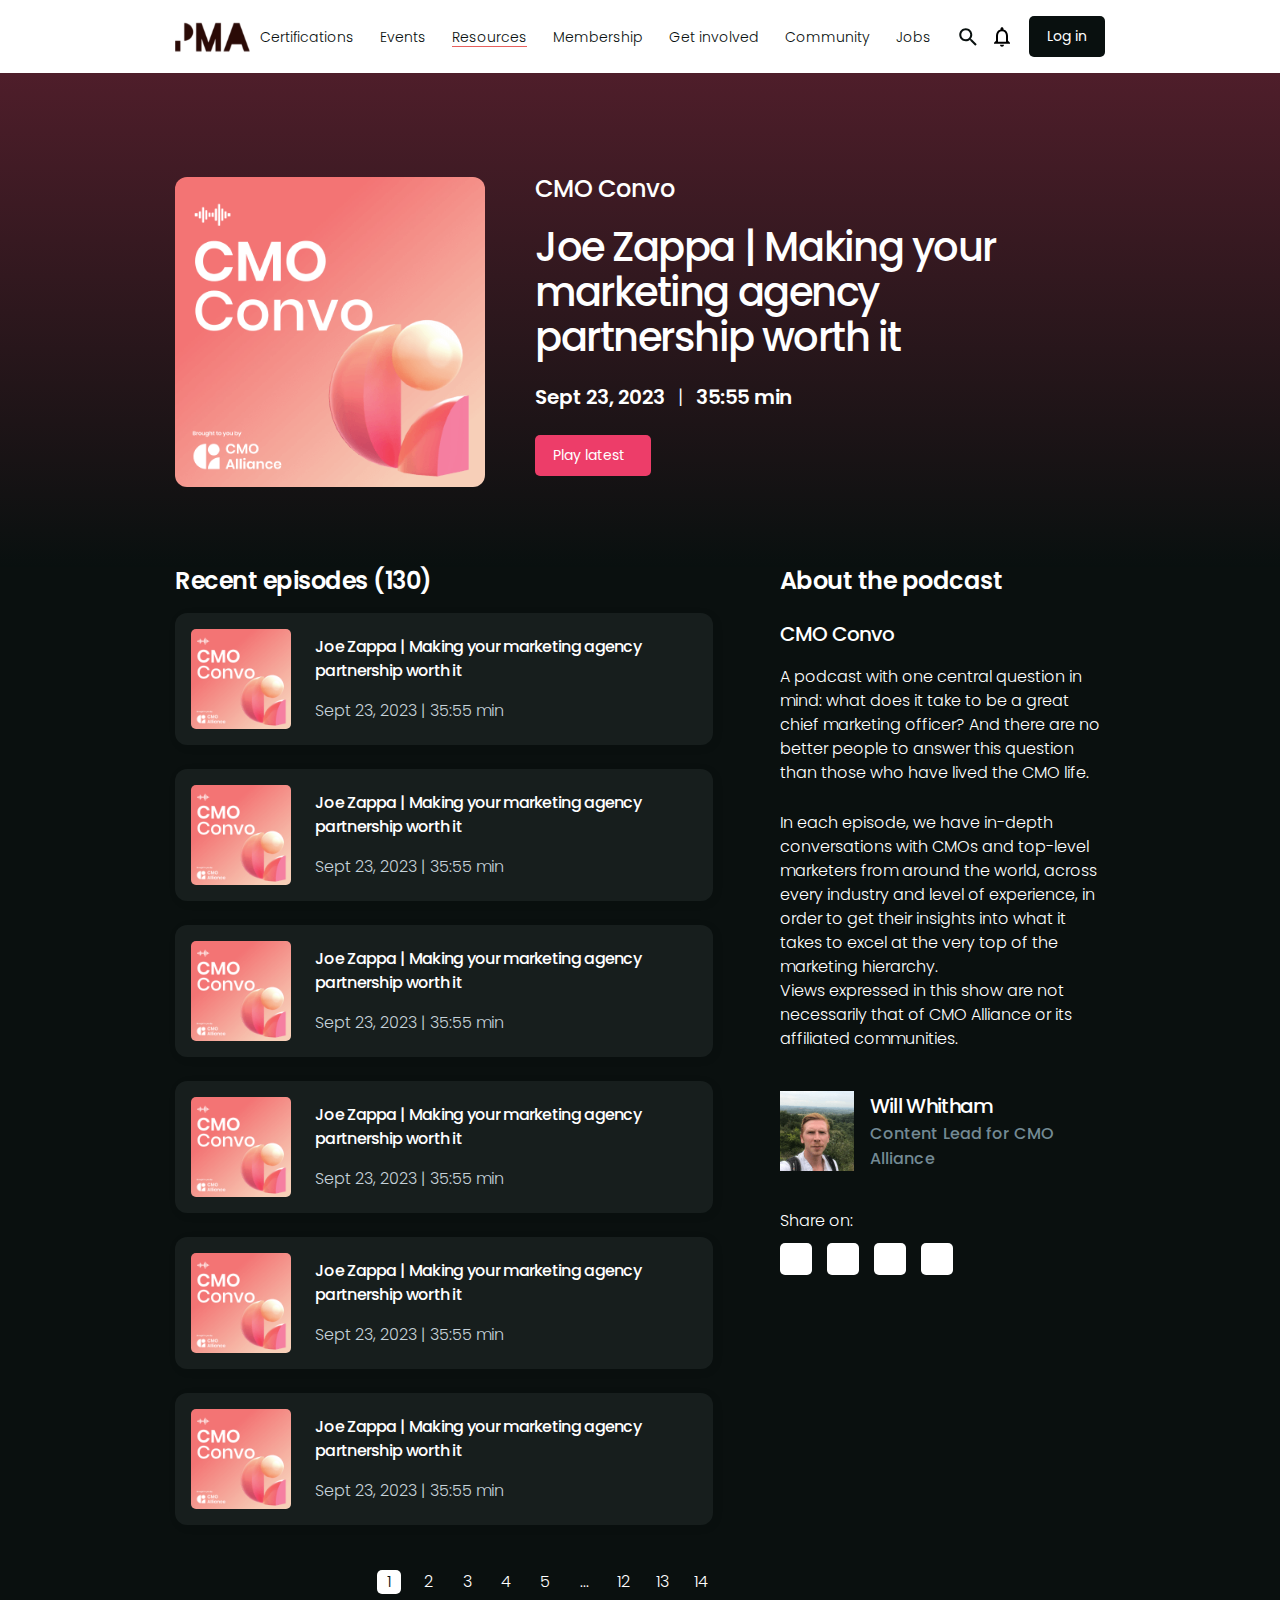
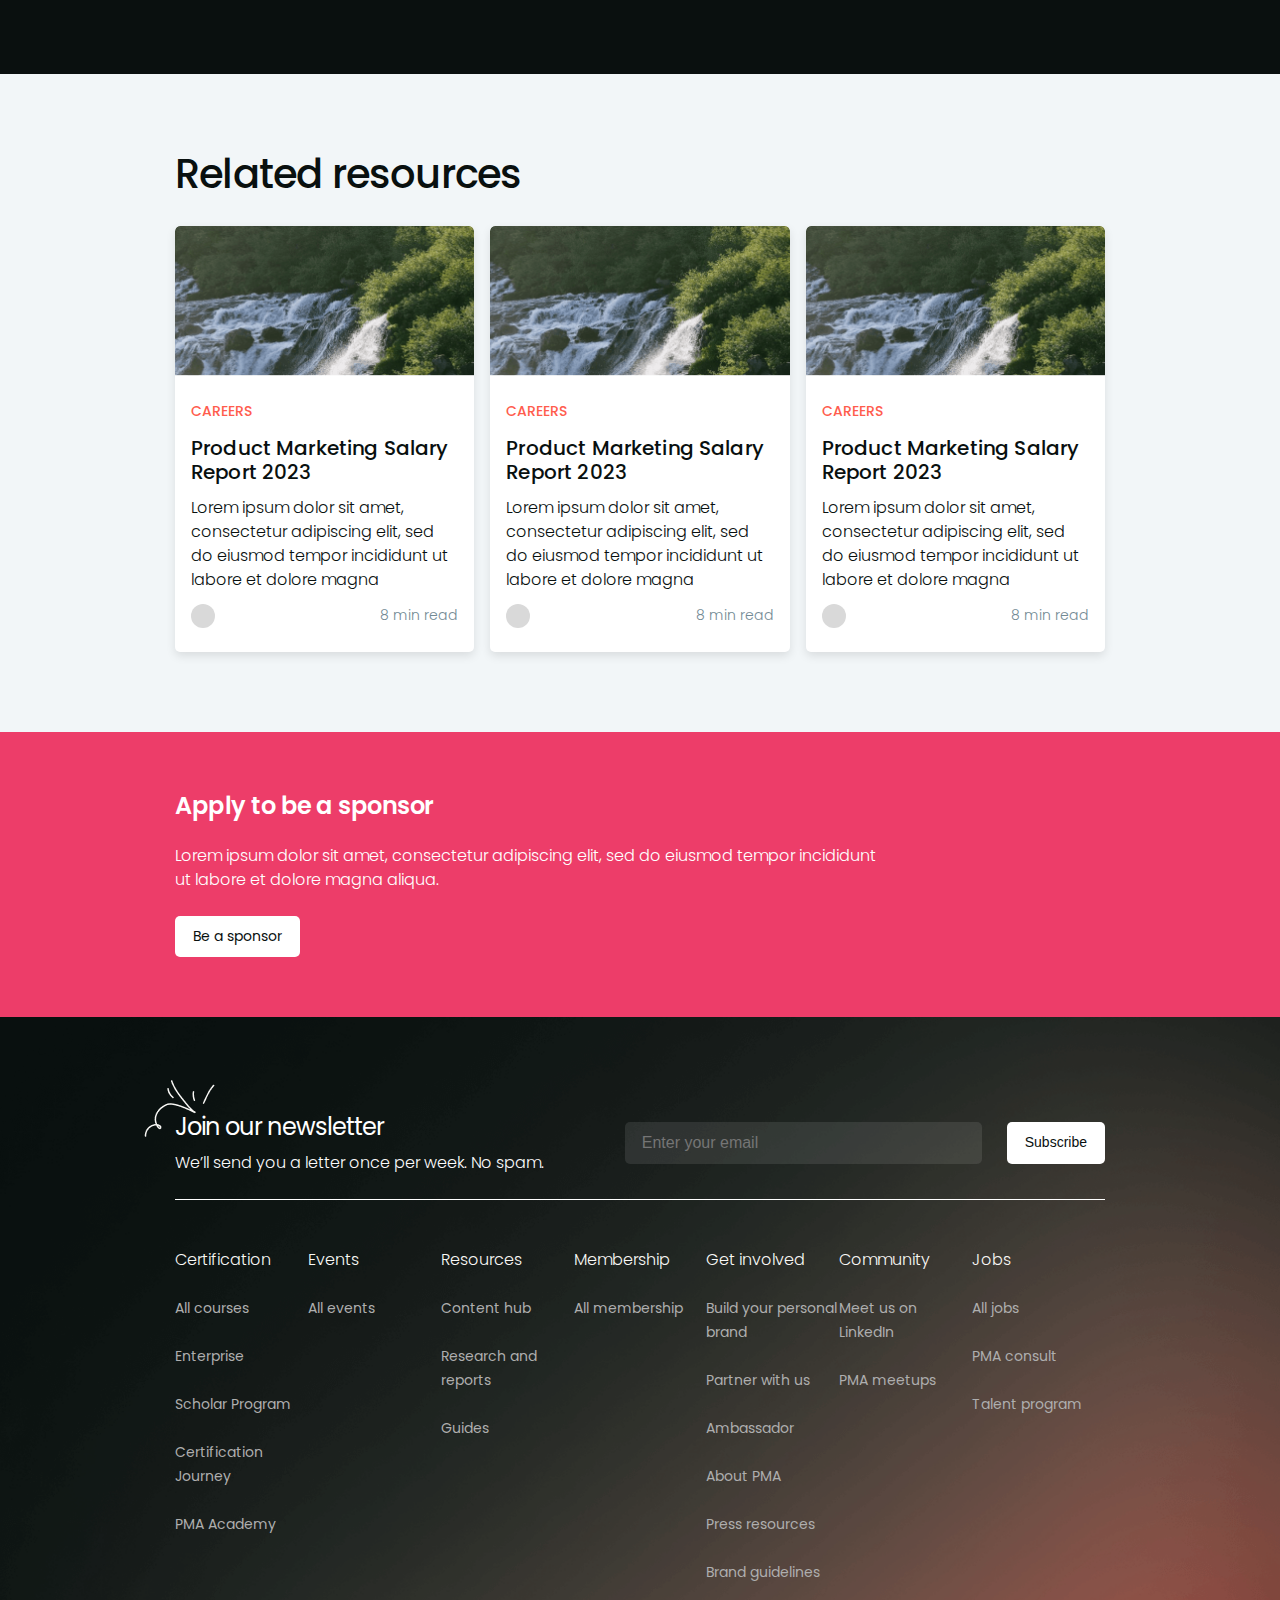
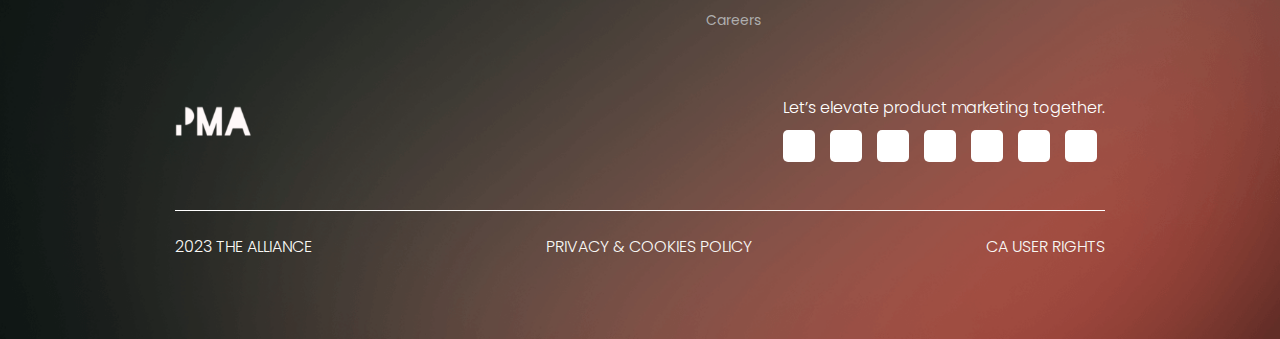
==== commit b6ab0bfc: "i" ====
--- a/collection.html
+++ b/collection.html
@@ -387,16 +387,18 @@
               <div class="resources__card__row">
                 <!-- resource-card -->
                 <div class="resource__card">
-                  <div class="image">
+                  <a href="#" class="image">
                     <img
                       src="images/collection/resource-image-1.png"
                       alt=""
                       class="img"
                     />
-                  </div>
+                  </a>
                   <div class="content">
                     <h4>CAREERS</h4>
-                    <h3>Product Marketing Salary Report 2023</h3>
+                    <h3>
+                      <a href="#">Product Marketing Salary Report 2023</a>
+                    </h3>
                     <p>
                       Lorem ipsum dolor sit amet, consectetur adipiscing elit,
                       sed do eiusmod tempor incididunt ut labore et dolore magna
@@ -410,16 +412,18 @@
                 <!-- resource-card-end -->
                 <!-- resource-card -->
                 <div class="resource__card">
-                  <div class="image">
+                  <a href="#" class="image">
                     <img
                       src="images/collection/resource-image-1.png"
                       alt=""
                       class="img"
                     />
-                  </div>
+                  </a>
                   <div class="content">
                     <h4>CAREERS</h4>
-                    <h3>Product Marketing Salary Report 2023</h3>
+                    <h3>
+                      <a href="#">Product Marketing Salary Report 2023</a>
+                    </h3>
                     <p>
                       Lorem ipsum dolor sit amet, consectetur adipiscing elit,
                       sed do eiusmod tempor incididunt ut labore et dolore magna
@@ -433,16 +437,18 @@
                 <!-- resource-card-end -->
                 <!-- resource-card -->
                 <div class="resource__card">
-                  <div class="image">
+                  <a href="#" class="image">
                     <img
                       src="images/collection/resource-image-1.png"
                       alt=""
                       class="img"
                     />
-                  </div>
+                  </a>
                   <div class="content">
                     <h4>CAREERS</h4>
-                    <h3>Product Marketing Salary Report 2023</h3>
+                    <h3>
+                      <a href="#">Product Marketing Salary Report 2023</a>
+                    </h3>
                     <p>
                       Lorem ipsum dolor sit amet, consectetur adipiscing elit,
                       sed do eiusmod tempor incididunt ut labore et dolore magna
@@ -508,7 +514,7 @@
               <div class="b-footer-top__bottom">
                 <div class="b-foot-tb-menu-row">
                   <!-- menu-column -->
-                  <div class="b-foot-tb-menu">
+                  <div class="b-foot-tb-menu active">
                     <div class="b-foot-tb-menu__title">
                       <h4>Certification</h4>
                     </div>
--- a/css/default-edit.css
+++ b/css/default-edit.css
@@ -19,7 +19,7 @@
 }
 .default-button:hover {
     color: #fff;
-    background: var(--theme__color2);
+    background: var(--theme__color4);
     border-color: transparent;
 }
 
@@ -28,6 +28,11 @@
     color: #fff;
     background: transparent;
 }
+.default-button--bordered-pink{
+    border-color: var(--theme__color4);
+    color: var(--theme__color4);
+    background: transparent;
+}
 .default-button--dark {
     background: #09100F;
     color: #fff;
@@ -35,6 +40,9 @@
 .default-button--pink {
     background: #ED3D69;
     color: #fff;
+}
+.default-button--pink:hover {
+    background: var(--theme__color1);
 }
 /* ---buttons---end */
 
--- a/style.css
+++ b/style.css
@@ -6,6 +6,7 @@
   --theme__color1: #4F36D6;
   --theme__color2: #FFA274;
   --theme__color3: #FF5C4D;
+  --theme__color4: #ED3D69;
   --poppins: 'Poppins', sans-serif;
 }
 *,::before,::after {
@@ -118,6 +119,7 @@
     max-width: 1222px;
   }
 }
+
 
 
 
@@ -338,7 +340,7 @@
 }
 .h-share ul li a:hover {
   color: #fff;
-  background: var(--theme__color3);
+  background: var(--theme__color4);
 }
 .h-share-ul--black-text ul li a {
   color: #000;
@@ -1078,6 +1080,9 @@
 }
 .recent-options-wrapper .title {
   margin-bottom: 18px;
+  display: flex;
+  align-items: center;
+  justify-content: space-between;
 }
 .recent-options-wrapper .title h4 {
   font-size: 24px;
@@ -1117,7 +1122,7 @@
   border-radius: inherit;
 }
 .recent-option__content {
-
+  flex-grow: 1;
 }
 .recent-option__content h3 {
   font-size: 20px;
@@ -1142,6 +1147,16 @@
 }
 .recent-option__content .hb .play {
   font-size: 25px;
+  transition: 0.3s;
+}
+.recent-option__content .hb .play:hover {
+  color: var(--theme__color4);
+}
+.recent-more-bottom {
+  margin-top: 24px;
+  display: none;
+  align-items: center;
+  justify-content: center;
 }
 
 
@@ -1254,6 +1269,8 @@
   height: 150.15px;
   border-top-left-radius: inherit;
   border-top-right-radius: inherit;
+  display: block;
+  overflow: hidden;
 }
 .resource__card .image .img {
   height: 100%;
@@ -1261,6 +1278,10 @@
   object-fit: cover;
   object-position: center;
   border-radius: inherit;
+  transition: 0.3s;
+}
+.resource__card:hover .image .img {
+  transform: scale(1.1);
 }
 .resource__card .content {
   padding: 24px 16px;
@@ -1280,6 +1301,13 @@
   font-weight: 500;
   line-height: 120%; /*  */
   letter-spacing: 0.15px;
+  transition: 0.3s;
+}
+.resource__card .content h3 a {
+  display: block;
+}
+.resource__card .content h3:hover a {
+  color: var(--theme__color1);
 }
 .resource__card .content p {
   font-size: 16px;
@@ -1346,6 +1374,9 @@
 .apply__content .button {
 
 }
+.apply__content .button:hover {
+  background: var(--theme__color1);
+}
 /* ---apply-section-end */
 
 
@@ -1506,4 +1537,589 @@
 .b-foot-bb-a:hover {
 
 }
-/* ---b-footer-section---end */+/* ---b-footer-section---end */
+
+
+/* ---pod-title */
+.pod-title {
+  padding: 80px 0;
+  background: linear-gradient(rgba(237, 61, 105, 0.3), #09100F), #0A100F;
+  color: #fff;
+}
+.pod-title__inner {
+
+}
+.pod-title__content {
+
+}
+.pod-title__content .h1 {
+  font-size: 64px;
+  margin-bottom: 16px;
+  font-style: normal;
+  font-weight: 500;
+  line-height: 100%; /*  */
+  letter-spacing: -1.92px;
+}
+.pod-title__content .h1 .color-pink {
+  display: block;
+  color: #ED3D69;
+}
+.pod-title__content p {
+  font-size: 16px;
+  font-style: normal;
+  font-weight: 300;
+  line-height: 24px; /* 150% */
+  color: #C5D2D9;
+}
+
+.breadcrumb {
+  margin-bottom: 22px;
+}
+.breadcrumb ul {
+
+}
+.breadcrumb ul li {
+  display: inline;
+}
+.breadcrumb ul li a {
+  font-size: 16px;
+  font-style: normal;
+  font-weight: 300;
+  line-height: 150%; /*  */
+}
+.breadcrumb ul li a.current {
+  color: var(--theme__color4);
+  cursor: text;
+} 
+/* ---pod-title-end */
+
+
+/* ---pod-view-section--- */
+.pod-view-section {
+  padding: 0 0 80px;
+  background: #0A100F;
+  color: #fff;
+}
+.pod-view-section__inner {
+
+}
+
+.pod-view-row {
+  display: flex;
+  justify-content: space-between;
+}
+.pod-view__side-column {
+  width: 21.2%;
+
+}
+.pod-view__main-column {
+  width: 49.4%;
+}
+
+.pod-view__s-nav {
+
+}
+.pod-view__s-nav h4 {
+  font-size: 16px;
+  margin-bottom: 32px;
+  font-style: normal;
+  font-weight: 300;
+  line-height: 24px; /* 150% */
+  color: #F9F8F5;
+}
+.pod-view__s-nav__bx__title {
+  font-size: 16px;
+  padding: 8px 0;
+  display: flex;
+  font-style: normal;
+  font-weight: 300;
+  line-height: 24px; /* 150% */
+  color: var(--theme__color4) !important;
+  border-bottom: 1px solid var(--theme__color4);
+  display: flex;
+  align-items: center;
+  justify-content: space-between;
+}
+.pod-view__s-nav__cont {
+
+}
+.pod-view__s-nav__cont__in {
+
+}
+.pod-view__s-nav__cont__in ul {
+
+}
+.pod-view__s-nav__cont__in ul li {
+
+}
+.pod-view__s-nav__cont__in ul li a {
+  font-size: 16px;
+  padding: 10px 0;
+  display: flex;
+  font-style: normal;
+  font-weight: 300;
+  line-height: 24px; /* 150% */
+  color: #AEAEAE;
+}
+.pod-view__s-nav__cont__in ul li a:hover {
+
+}
+.pod-view__s-nav__cont__in ul li a.active {
+  color: var(--theme__color4);
+}
+
+
+.pod__mc__podcast {
+
+}
+.pod__mc__podcast h3 {
+  font-size: 24px;
+  margin-bottom: 16px;
+  font-style: normal;
+  font-weight: 600;
+  line-height: 28px; /* 116.667% */
+  letter-spacing: -0.48px;
+}
+.pod__mc__podcast__elm {
+
+}
+.pod__mc__podcast__elm .thumbnail {
+  width: 100%;
+}
+.pod__mc-tab__wrapper {
+  border-radius: 0px 0px 12px 12px;
+  background: #171E1D;
+  display: flex;
+  padding: 32px 24px;
+  flex-direction: column;
+  justify-content: center;
+  gap: 32px;
+}
+.pod__mc-tab__nav {
+
+}
+.pod__mc-tab__nav ul {
+  gap: 16px;
+  display: flex;
+}
+.pod__mc-tab__nav ul li {
+
+}
+.pod__mc-tab__nav ul li a {
+  font-size: 16px;
+  font-style: normal;
+  font-weight: 700;
+  line-height: normal;
+  letter-spacing: 0.15px;
+  color: #738A94;
+  transition: 0.3s;
+}
+.pod__mc-tab__nav ul li a.active {
+  color: #fff;
+}
+.pod__mc__tab-content {
+
+}
+.pod__mc__tab-pane {
+  display: none;
+}
+.pod__mc__tab-pane.active {
+  display: block;
+}
+.pod__cast__list {
+  display: flex;
+  flex-direction: column;
+  gap: 16px;
+}
+.pod__cast__item {
+  padding: 16px;
+  gap: 16px;
+  border-radius: 8px;
+  display: flex;
+  align-items: center;
+  transition: 0.3s;
+}
+.pod__cast__item.active,
+.pod__cast__item:hover {
+  background: rgba(237, 61, 105, 0.30);
+}
+.pod__cast__item .play-icon {
+  flex-shrink: 0;
+  display: block;
+}
+.pod__cast__item .play-icon i {
+  font-size: 20px;
+  transition: 0.3s;
+}
+.pod__cast__item.active .play-icon i,
+.pod__cast__item:hover .play-icon i {
+  color: #ED3D69;
+}
+.pod__cast__item .play-icon:hover i {
+  color: var(--theme__color2);
+}
+.pod__cast__item .main-t {
+  flex-grow: 1;
+}
+.pod__cast__item .main-t p {
+  font-size: 16px;
+  margin-bottom: 9.5px;
+  font-style: normal;
+  font-weight: 300;
+  line-height: 24px; /* 150% */
+}
+.pod__cast__item .main-t h5 {
+  font-size: 14px;
+  gap: 8px;
+  font-style: normal;
+  font-weight: 400;
+  line-height: 17px; /* 121.429% */
+  display: flex;
+  align-items: center;
+}
+.pod__cast__item .main-t h5 i {
+  font-size: 17px;
+  display: flex;
+  align-items: center;
+}
+.pod__cast__item .action {
+  flex-shrink: 0;
+  display: flex;
+  gap: 12px;
+}
+.pod__cast__item .action a {
+  transition: 0.3s;
+}
+.pod__cast__item .action a:hover {
+  color: var(--theme__color4);
+}
+
+
+.pod__subscribe__list {
+  gap: 16px;
+  display: flex;
+  flex-wrap: wrap;
+}
+.pod__subscribe {
+  padding: 16px;
+  gap: 16px;
+  border-radius: 12px;
+  display: flex;
+  align-items: center;
+  background: #09100F;
+  transition: 0.3s;
+}
+.pod__subscribe:hover {
+  background: var(--theme__color4);
+}
+.pod__subscribe .icon {
+  
+}
+.pod__subscribe h5 {
+  font-size: 16px;
+  margin-bottom: 2px;
+  font-style: normal;
+  font-weight: 500;
+  line-height: normal;
+  letter-spacing: 0.1px;
+  color: #738A94;
+  transition: 0.3s;
+}
+.pod__subscribe:hover h5 {
+  color: #fff;
+}
+.pod__subscribe h4 {
+  font-size: 20px;
+  font-style: normal;
+  font-weight: 500;
+  line-height: 30px;
+  letter-spacing: -0.7px;
+}
+
+
+.pod__mc__description {
+  margin-top: 24px;
+}
+.pod__mc__description h3 {
+  font-size: 24px;
+  margin-bottom: 16px;
+  font-style: normal;
+  font-weight: 600;
+  line-height: 28px; /* 116.667% */
+  letter-spacing: -0.48px;
+}
+.pod__mc__description p {
+  font-size: 16px;
+  margin-bottom: 20px;
+  font-style: normal;
+  font-weight: 300;
+  line-height: 24px; /* 150% */
+  color: #F2F6F8;
+}
+.pod__mc__description p:last-child {
+  margin-bottom: 0;
+}
+
+
+.pod__mc__guest__wrapper {
+  margin-top: 28px;
+}
+.pod__mc__guest__wrapper h3 {
+  font-size: 24px;
+  margin-bottom: 18px;
+  font-style: normal;
+  font-weight: 600;
+  line-height: 28px; /* 116.667% */
+  letter-spacing: -0.48px;
+}
+.pod__mc__guest__wrap {
+  display: flex;
+  flex-direction: column;
+  gap: 16px;
+}
+.pod__mc__guest {
+  gap: 16px;
+  display: flex;
+  align-items: center;
+}
+.pod__mc__guest .image {
+  width: 80px;
+  height: 80px;
+  border-radius: 12px;
+}
+.pod__mc__guest .image .img {
+  height: 100%;
+  width: 100%;
+  object-fit: cover;
+  object-position: center;
+  border-radius: inherit;
+}
+.pod__mc__guest .content {
+
+}
+.pod__mc__guest .content h4 {
+  font-size: 20px;
+  margin-bottom: 8px;
+  font-style: normal;
+  font-weight: 500;
+  line-height: 30px; /* 150% */
+  letter-spacing: -0.7px;
+}
+.pod__mc__guest .content h4 a {
+  gap: 12px;
+  display: flex;
+  align-items: center;
+}
+.pod__mc__guest .content h4 a i {
+
+}
+.pod__mc__guest .content h5 {
+  font-size: 16px;
+  font-style: normal;
+  font-weight: 500;
+  line-height: normal;
+  color: #738A94;
+  letter-spacing: 0.1px;
+}
+
+.pod__mc__recent {
+  margin-top: 28px;
+}
+
+
+.pod-view__writer {
+
+}
+.pod-view__writer h3 {
+  font-size: 20px;
+  margin-bottom: 24px;
+  font-style: normal;
+  font-weight: 500;
+  line-height: 30px; /* 150% */
+  letter-spacing: -0.7px;
+  text-align: right;
+}
+.h-shapre--pod-writer {
+  display: flex;
+  flex-direction: column;
+  align-items: flex-end;
+}
+.h-shapre--pod-writer h4 {
+  margin-bottom: 24px;
+}
+/* ---pod-view-section---end */
+
+
+/* ---modal--- */
+.modal-opened {
+  overflow: hidden;
+}
+.modal {
+  position: fixed;
+  top: 0;
+  left: 0;
+  height: 100%;
+  width: 100%;
+  z-index: 10000;
+  display: flex;
+  justify-content: center;
+  align-items: flex-start;
+  padding: 30px;
+  overflow: auto;
+}
+.modal.modal-full {
+  padding: 0;
+}
+.modal-dialog {
+  width: 100%;
+  max-width: 600px;
+  margin: auto auto;
+  position: relative;
+}
+.modal.modal-full .modal-dialog {
+  height: 100%;
+  max-width: 100%;
+  display: flex;
+  flex-direction: column;
+}
+.modal.modal-full .modal-dialog .modal__content {
+  flex-grow: 1;
+  display: flex;
+  flex-direction: column;
+  justify-content: center;
+}
+.modal__content {
+  background: #0A100F;
+  color: #fff;
+}
+
+.modal-close {
+  top: 29px;
+  right: 27px;
+  font-size: 30px;
+  color: #fff;
+  transition: 0.3s;
+  position: absolute;
+}
+.modal-close:hover {
+  color: var(--theme__color4);
+}
+/* ---modal---end */
+
+
+/* ---guest-modal--- */
+.guest-modal .container {
+  max-width: 944px;
+}
+
+.guest-modal-row {
+  padding: 60px 0;
+  gap: 98px;
+  overflow: auto;
+  display: flex;
+  align-items: center;
+}
+.guest-modal-row .image__side {
+  width: 323px;
+  flex-shrink: 0;
+}
+.guest-modal-row .image__side h2 {
+  font-size: 47px;
+  margin-bottom: 24px;
+  font-style: normal;
+  font-weight: 500;
+  line-height: 54px;
+  letter-spacing: -1.44px;
+}
+.guest-modal-row .image__side h2 .lt-sm {
+  font-size: 40px;
+  font-style: normal;
+  font-weight: 500;
+  line-height: 40px; /* 100% */
+  letter-spacing: -0.8px;
+  color: var(--theme__color4);
+  display: block;
+}
+.guest-modal-row .image__side .image {
+  margin-bottom: 24px;
+  border-radius: 12px;
+  max-width: 100%;
+}
+.guest-modal-row .image__side .image .img {
+
+}
+.guest-modal-row .image__side .bottom-button {
+
+}
+.alliance-button {
+  display: inline-block;
+  transition: 0.3s;
+}
+.alliance-button:hover {
+  opacity: 0.7;
+}
+.guest-modal-row .content__side {
+
+}
+.guest-modal-row .content__side h2 {
+  font-size: 24px;
+  margin-bottom: 24px;
+  font-style: normal;
+  font-weight: 600;
+  line-height: 28px; /* 116.667% */
+  letter-spacing: -0.48px;
+  columns: #F2F6F8;
+}
+.guest-modal-row .content__side p {
+  font-size: 16px;
+  margin-bottom: 20px;
+  font-style: normal;
+  font-weight: 300;
+  line-height: 24px; /* 150% */
+  color: #F2F6F8;
+}
+/* ---guest-modal---end */
+
+
+/* slider */
+.product-slide {
+  opacity: 0;
+  display: none;
+}
+.product-slide.active {
+  animation: fadeIn 0.4S forwards;
+  display: block;
+}
+@keyframes fadeIn {
+  from {
+    opacity: 0;
+    display: none;
+  }
+  to {
+    opacity: 1;
+    display: block;
+  }
+}
+
+.product-slider-dots {
+  margin-top: 16px;
+  display: flex;
+  justify-content: center;
+  align-items: center;
+  gap: 16px;
+  height: 16px;
+}
+.product-slider-dots .dot {
+  width: 8px;
+  height: 8px;
+  background: #738A94;
+  border-radius: 50%;
+  cursor: pointer;
+  transition: 0.3s;
+}
+.product-slider-dots .dot.active {
+  width: 16px;
+  height: 16px;
+  background: #fff;
+}
+/* slider */--- a/css/responsive.css
+++ b/css/responsive.css
@@ -229,6 +229,58 @@
     .b-foot-tb-menu {
         margin-bottom: 30px;
         width: 25%;
+    }
+
+
+    .pod-view-row {
+        flex-wrap: wrap;
+    }
+    .pod-view__side-column--nav-side {
+        display: none;
+    }
+    .pod-view__main-column {
+        width: 100%;
+    }
+
+    .pod-title__content .h1 {
+        font-size: 50px;
+        margin-bottom: 16px;
+    }
+    .pod-view__side-column--abt-side {
+        width: 100%;
+        order: -1;
+        margin-bottom: 56px;
+    }
+    .pod-view__writer h3 {
+        text-align: left;
+    }
+    .h-shapre--pod-writer {
+        align-items: flex-start;
+    }
+
+
+    .guest-modal-row {
+        flex-wrap: wrap;
+        gap: 34px;
+        padding: 50px 0;
+    }
+    .guest-modal .container {
+        max-width: 372px;
+    }
+    .guest-modal-row .image__side h2 .lt-sm {
+        font-size: 24px;
+        line-height: 28px;
+    }
+    .guest-modal-row .image__side h2 {
+        font-size: 40px;
+        line-height: 40px;
+    }
+    .guest-modal-row .image__side {
+        width: 100%;
+    }
+    .modal-close {
+        top: 15px;
+        right: 17px;
     }
 }
 
@@ -345,6 +397,9 @@
         padding: 56px 0;
     }
 
+    .b-footer {
+        background: url('../images/collection/b-footer-mobile-bg.png') no-repeat bottom right/100% 100%, #09100F;
+    }
     .b-foot-tt-title .t-shape {
         width: 75px;
         top: -44px;
@@ -361,15 +416,35 @@
         width: 100%;
     }
     .b-foot-tb-menu {
-        margin-bottom: 30px;
+        margin-bottom: 24px;
         width: 100%;
     }
     .b-foot-tb-menu__main__inner ul {
-        gap: 20px;
+        gap: 10px;
+        padding-top: 10px;
     }
     .b-foot-tb-menu__title h4 {
         font-size: 16px;
-        margin-bottom: 20px;
+        margin-bottom: 0px;
+        cursor: pointer;
+        display: inline-flex;
+        align-items: center;
+        gap: 10px;
+        min-width: 134px;
+        justify-content: space-between;
+    }
+    .b-foot-tb-menu__title h4::after {
+        content: '';
+        height: 21px;
+        width: 23px;
+        background: url('../images/collection/footer-arrow.svg') no-repeat center center/contain;
+        display: inline-block;
+    }
+    .b-foot-tb-menu__main {
+        display: none;
+    }
+    .b-foot-tb-menu.active .b-foot-tb-menu__main {
+        display: block;
     }
     .b-footer-top__bottom {
         padding: 28px 0;
@@ -392,6 +467,19 @@
         gap: 24px;
     }
 
+
+    .pod-title {
+        padding: 56px 0 24px;
+    }
+    .pod-title__content .h1 {
+        font-size: 40px;
+    }
+    .pod__mc__recent .title .button {
+        display: none;
+    }
+    .recent-more-bottom {
+        display: flex;
+    }
 }
 
 
@@ -437,4 +525,11 @@
     .podcast-b-section {
         padding: 40px 0 50px;
     }
+
+    .pod__mc__podcast h3 {
+        font-size: 22.4px;
+    }
+    .pod__mc-tab__wrapper {
+        padding: 25px 15px;
+    }
 }
